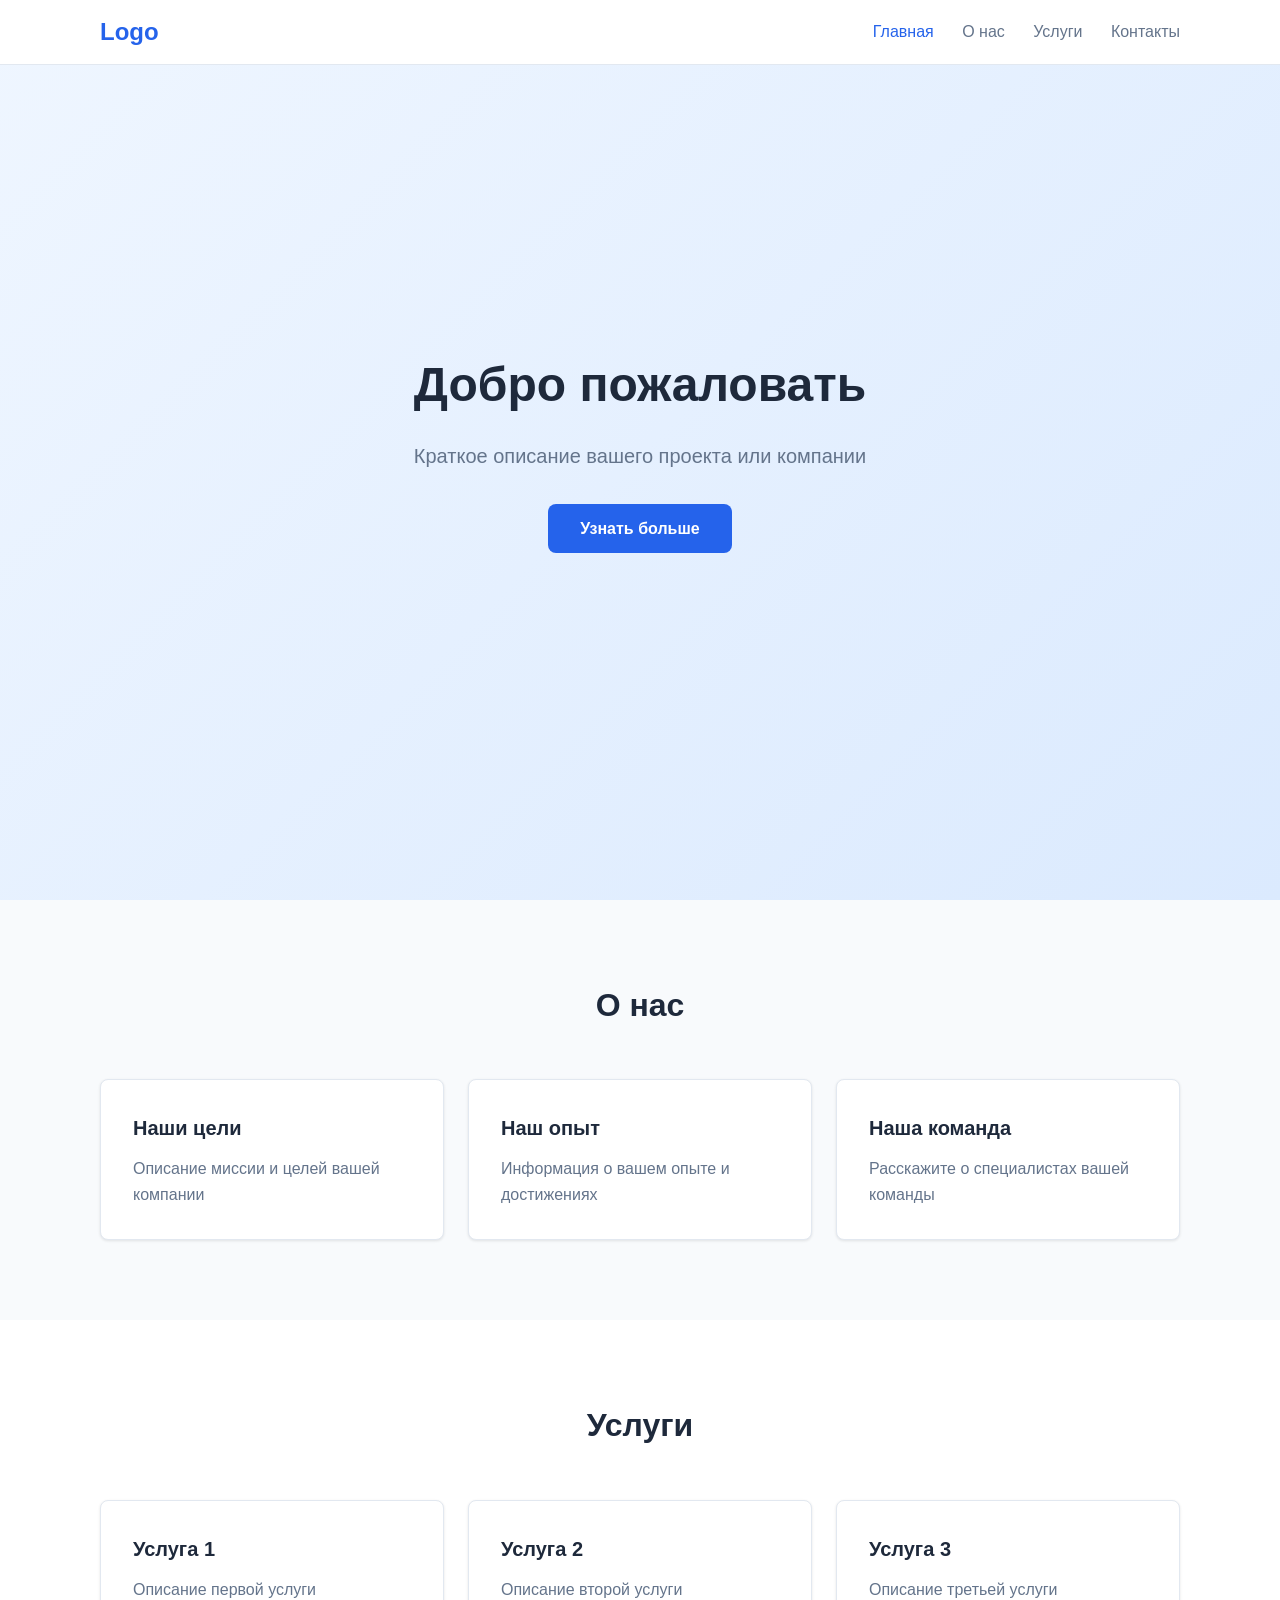
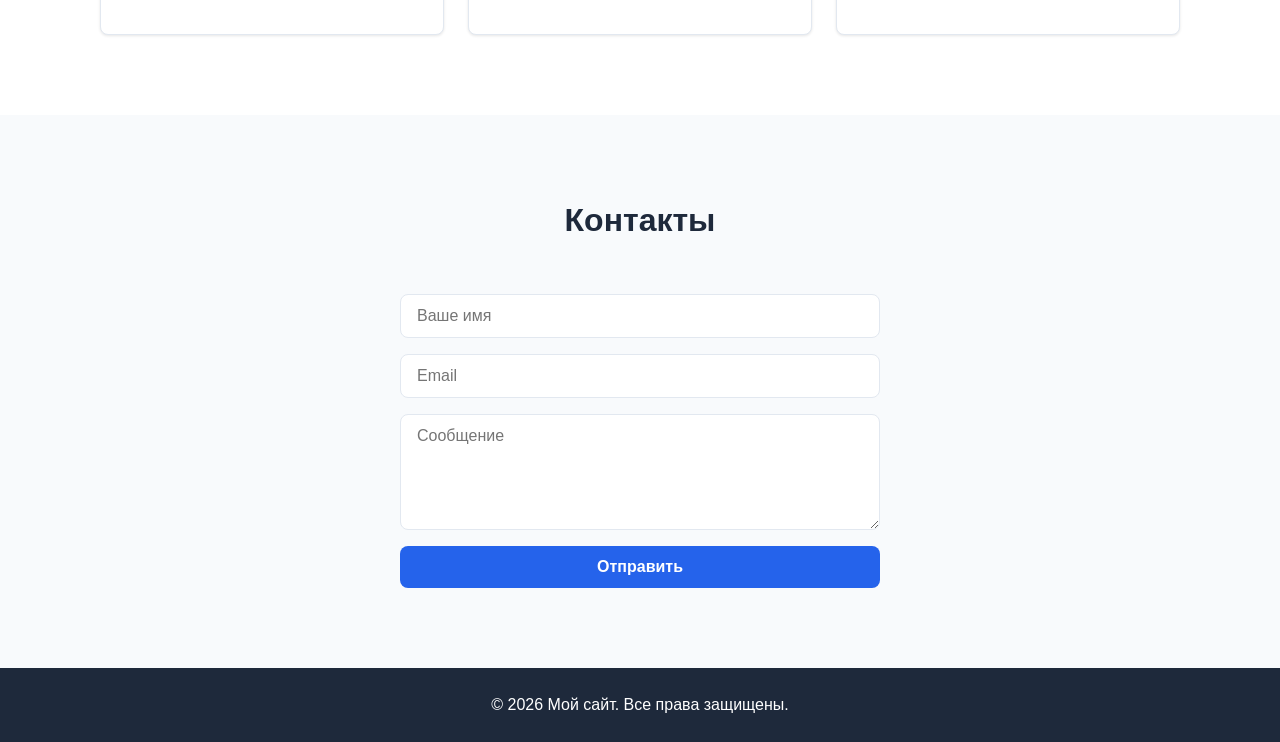
==== index.html @ 24a57025 "Создание репозитория" ====
<!DOCTYPE html>
<html lang="ru">
<head>
    <meta charset="UTF-8">
    <meta name="viewport" content="width=device-width, initial-scale=1.0">
    <title>Мой сайт</title>
    <link rel="stylesheet" href="css/style.css">
</head>
<body>
    <!-- Шапка -->
    <header class="header">
        <div class="container">
            <a href="#" class="logo">Logo</a>
            <nav class="nav" id="nav">
                <a href="#hero">Главная</a>
                <a href="#about">О нас</a>
                <a href="#services">Услуги</a>
                <a href="#contact">Контакты</a>
            </nav>
            <button class="burger" id="burger" aria-label="Меню">
                <span></span>
                <span></span>
                <span></span>
            </button>
        </div>
    </header>

    <main>
        <!-- Герой-секция -->
        <section class="hero" id="hero">
            <div class="container">
                <h1>Добро пожаловать</h1>
                <p>Краткое описание вашего проекта или компании</p>
                <a href="#about" class="btn">Узнать больше</a>
            </div>
        </section>

        <!-- О нас -->
        <section class="section about" id="about">
            <div class="container">
                <h2>О нас</h2>
                <div class="cards">
                    <div class="card">
                        <h3>Наши цели</h3>
                        <p>Описание миссии и целей вашей компании</p>
                    </div>
                    <div class="card">
                        <h3>Наш опыт</h3>
                        <p>Информация о вашем опыте и достижениях</p>
                    </div>
                    <div class="card">
                        <h3>Наша команда</h3>
                        <p>Расскажите о специалистах вашей команды</p>
                    </div>
                </div>
            </div>
        </section>

        <!-- Услуги -->
        <section class="section services" id="services">
            <div class="container">
                <h2>Услуги</h2>
                <div class="cards">
                    <div class="card">
                        <h3>Услуга 1</h3>
                        <p>Описание первой услуги</p>
                    </div>
                    <div class="card">
                        <h3>Услуга 2</h3>
                        <p>Описание второй услуги</p>
                    </div>
                    <div class="card">
                        <h3>Услуга 3</h3>
                        <p>Описание третьей услуги</p>
                    </div>
                </div>
            </div>
        </section>

        <!-- Контакты -->
        <section class="section contact" id="contact">
            <div class="container">
                <h2>Контакты</h2>
                <form class="form" id="contactForm">
                    <input type="text" name="name" placeholder="Ваше имя" required>
                    <input type="email" name="email" placeholder="Email" required>
                    <textarea name="message" placeholder="Сообщение" rows="5" required></textarea>
                    <button type="submit" class="btn">Отправить</button>
                </form>
            </div>
        </section>
    </main>

    <!-- Подвал -->
    <footer class="footer">
        <div class="container">
            <p>&copy; 2026 Мой сайт. Все права защищены.</p>
        </div>
    </footer>

    <script src="js/main.js"></script>
</body>
</html>
---- css/style.css ----
/* ===== Сброс и базовые стили ===== */
*,
*::before,
*::after {
    margin: 0;
    padding: 0;
    box-sizing: border-box;
}

:root {
    --color-primary: #2563eb;
    --color-primary-dark: #1d4ed8;
    --color-text: #1e293b;
    --color-text-light: #64748b;
    --color-bg: #ffffff;
    --color-bg-alt: #f8fafc;
    --color-border: #e2e8f0;
    --shadow: 0 1px 3px rgba(0, 0, 0, 0.1);
    --shadow-lg: 0 4px 12px rgba(0, 0, 0, 0.1);
    --radius: 8px;
    --transition: 0.3s ease;
}

html {
    scroll-behavior: smooth;
}

body {
    font-family: -apple-system, BlinkMacSystemFont, 'Segoe UI', Roboto, sans-serif;
    color: var(--color-text);
    background: var(--color-bg);
    line-height: 1.6;
}

.container {
    max-width: 1120px;
    margin: 0 auto;
    padding: 0 20px;
}

a {
    text-decoration: none;
    color: inherit;
}

ul {
    list-style: none;
}

img {
    max-width: 100%;
    display: block;
}

/* ===== Шапка ===== */
.header {
    position: fixed;
    top: 0;
    left: 0;
    width: 100%;
    background: var(--color-bg);
    border-bottom: 1px solid var(--color-border);
    z-index: 100;
}

.header .container {
    display: flex;
    align-items: center;
    justify-content: space-between;
    height: 64px;
}

.logo {
    font-size: 1.5rem;
    font-weight: 700;
    color: var(--color-primary);
}

.nav a {
    margin-left: 24px;
    font-weight: 500;
    color: var(--color-text-light);
    transition: color var(--transition);
}

.nav a:hover {
    color: var(--color-primary);
}

/* Бургер-меню */
.burger {
    display: none;
    flex-direction: column;
    gap: 5px;
    background: none;
    border: none;
    cursor: pointer;
}

.burger span {
    display: block;
    width: 24px;
    height: 2px;
    background: var(--color-text);
    transition: var(--transition);
}

/* ===== Герой-секция ===== */
.hero {
    min-height: 100vh;
    display: flex;
    align-items: center;
    justify-content: center;
    text-align: center;
    background: linear-gradient(135deg, #eff6ff 0%, #dbeafe 100%);
}

.hero h1 {
    font-size: 3rem;
    margin-bottom: 16px;
}

.hero p {
    font-size: 1.25rem;
    color: var(--color-text-light);
    margin-bottom: 32px;
}

/* ===== Кнопки ===== */
.btn {
    display: inline-block;
    padding: 12px 32px;
    background: var(--color-primary);
    color: #fff;
    border: none;
    border-radius: var(--radius);
    font-size: 1rem;
    font-weight: 600;
    cursor: pointer;
    transition: background var(--transition);
}

.btn:hover {
    background: var(--color-primary-dark);
}

/* ===== Секции ===== */
.section {
    padding: 80px 0;
}

.section:nth-child(even) {
    background: var(--color-bg-alt);
}

.section h2 {
    text-align: center;
    font-size: 2rem;
    margin-bottom: 48px;
}

/* ===== Карточки ===== */
.cards {
    display: grid;
    grid-template-columns: repeat(auto-fit, minmax(280px, 1fr));
    gap: 24px;
}

.card {
    background: var(--color-bg);
    border: 1px solid var(--color-border);
    border-radius: var(--radius);
    padding: 32px;
    box-shadow: var(--shadow);
    transition: box-shadow var(--transition), transform var(--transition);
}

.card:hover {
    box-shadow: var(--shadow-lg);
    transform: translateY(-4px);
}

.card h3 {
    font-size: 1.25rem;
    margin-bottom: 12px;
}

.card p {
    color: var(--color-text-light);
}

/* ===== Форма ===== */
.form {
    max-width: 480px;
    margin: 0 auto;
    display: flex;
    flex-direction: column;
    gap: 16px;
}

.form input,
.form textarea {
    padding: 12px 16px;
    border: 1px solid var(--color-border);
    border-radius: var(--radius);
    font-size: 1rem;
    font-family: inherit;
    transition: border-color var(--transition);
}

.form input:focus,
.form textarea:focus {
    outline: none;
    border-color: var(--color-primary);
}

/* ===== Подвал ===== */
.footer {
    padding: 24px 0;
    text-align: center;
    background: var(--color-text);
    color: #fff;
}

/* ===== Адаптивность ===== */
@media (max-width: 768px) {
    .burger {
        display: flex;
    }

    .nav {
        position: fixed;
        top: 64px;
        left: 0;
        width: 100%;
        background: var(--color-bg);
        flex-direction: column;
        padding: 24px;
        gap: 16px;
        border-bottom: 1px solid var(--color-border);
        transform: translateY(-120%);
        transition: transform var(--transition);
    }

    .nav.active {
        transform: translateY(0);
    }

    .nav a {
        margin-left: 0;
    }

    .hero h1 {
        font-size: 2rem;
    }

    .hero p {
        font-size: 1rem;
    }
}
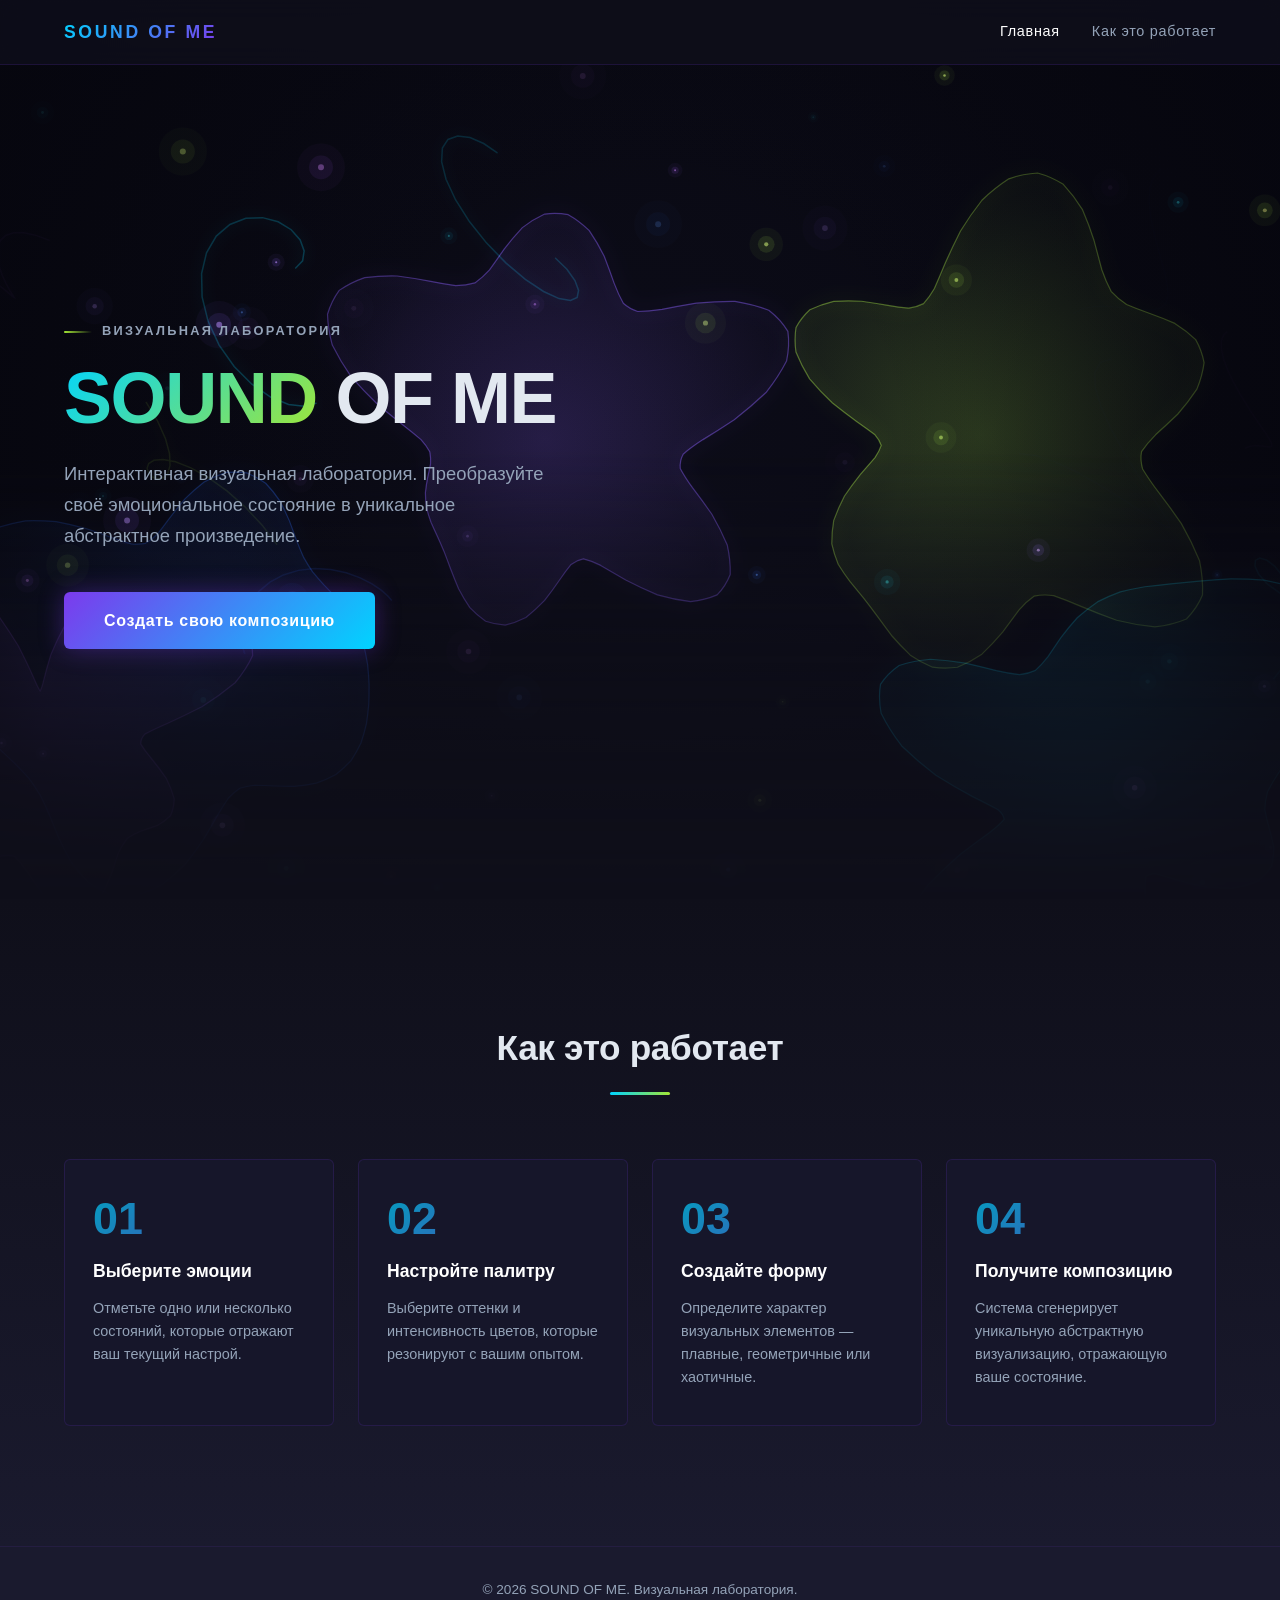
==== commit 2c9aa454: "Восстановление анимации" ====
--- a/index.html
+++ b/index.html
@@ -3,19 +3,18 @@
 <head>
     <meta charset="UTF-8">
     <meta name="viewport" content="width=device-width, initial-scale=1.0">
-    <title>Мой сайт</title>
+    <title>SOUND OF ME — Визуальная лаборатория</title>
     <link rel="stylesheet" href="css/style.css">
 </head>
 <body>
+
     <!-- Шапка -->
     <header class="header">
         <div class="container">
-            <a href="#" class="logo">Logo</a>
+            <a href="#" class="logo">SOUND OF ME</a>
             <nav class="nav" id="nav">
                 <a href="#hero">Главная</a>
-                <a href="#about">О нас</a>
-                <a href="#services">Услуги</a>
-                <a href="#contact">Контакты</a>
+                <a href="#how">Как это работает</a>
             </nav>
             <button class="burger" id="burger" aria-label="Меню">
                 <span></span>
@@ -26,78 +25,65 @@
     </header>
 
     <main>
-        <!-- Герой-секция -->
+
+        <!-- Главный экран -->
         <section class="hero" id="hero">
+            <canvas class="hero-canvas" id="heroCanvas" aria-hidden="true"></canvas>
             <div class="container">
-                <h1>Добро пожаловать</h1>
-                <p>Краткое описание вашего проекта или компании</p>
-                <a href="#about" class="btn">Узнать больше</a>
+                <div class="hero-content">
+                    <span class="hero-tag">
+                        <span class="hero-tag-line"></span>
+                        визуальная лаборатория
+                    </span>
+                    <h1 class="hero-title">
+                        <span class="title-accent">SOUND</span> OF ME
+                    </h1>
+                    <p class="hero-subtitle">
+                        Интерактивная визуальная лаборатория. Преобразуйте своё эмоциональное состояние в&nbsp;уникальное абстрактное произведение.
+                    </p>
+                    <a href="#" class="btn btn--primary">Создать свою композицию</a>
+                </div>
             </div>
         </section>
 
-        <!-- О нас -->
-        <section class="section about" id="about">
+        <!-- Как это работает -->
+        <section class="how" id="how">
             <div class="container">
-                <h2>О нас</h2>
-                <div class="cards">
-                    <div class="card">
-                        <h3>Наши цели</h3>
-                        <p>Описание миссии и целей вашей компании</p>
+                <h2 class="section-title">Как это работает</h2>
+                <div class="steps">
+                    <div class="step">
+                        <span class="step-number">01</span>
+                        <h3 class="step-title">Выберите эмоции</h3>
+                        <p class="step-desc">Отметьте одно или несколько состояний, которые отражают ваш текущий настрой.</p>
                     </div>
-                    <div class="card">
-                        <h3>Наш опыт</h3>
-                        <p>Информация о вашем опыте и достижениях</p>
+                    <div class="step">
+                        <span class="step-number">02</span>
+                        <h3 class="step-title">Настройте палитру</h3>
+                        <p class="step-desc">Выберите оттенки и интенсивность цветов, которые резонируют с вашим опытом.</p>
                     </div>
-                    <div class="card">
-                        <h3>Наша команда</h3>
-                        <p>Расскажите о специалистах вашей команды</p>
+                    <div class="step">
+                        <span class="step-number">03</span>
+                        <h3 class="step-title">Создайте форму</h3>
+                        <p class="step-desc">Определите характер визуальных элементов — плавные, геометричные или хаотичные.</p>
+                    </div>
+                    <div class="step">
+                        <span class="step-number">04</span>
+                        <h3 class="step-title">Получите композицию</h3>
+                        <p class="step-desc">Система сгенерирует уникальную абстрактную визуализацию, отражающую ваше состояние.</p>
                     </div>
                 </div>
             </div>
         </section>
 
-        <!-- Услуги -->
-        <section class="section services" id="services">
-            <div class="container">
-                <h2>Услуги</h2>
-                <div class="cards">
-                    <div class="card">
-                        <h3>Услуга 1</h3>
-                        <p>Описание первой услуги</p>
-                    </div>
-                    <div class="card">
-                        <h3>Услуга 2</h3>
-                        <p>Описание второй услуги</p>
-                    </div>
-                    <div class="card">
-                        <h3>Услуга 3</h3>
-                        <p>Описание третьей услуги</p>
-                    </div>
-                </div>
-            </div>
-        </section>
-
-        <!-- Контакты -->
-        <section class="section contact" id="contact">
-            <div class="container">
-                <h2>Контакты</h2>
-                <form class="form" id="contactForm">
-                    <input type="text" name="name" placeholder="Ваше имя" required>
-                    <input type="email" name="email" placeholder="Email" required>
-                    <textarea name="message" placeholder="Сообщение" rows="5" required></textarea>
-                    <button type="submit" class="btn">Отправить</button>
-                </form>
-            </div>
-        </section>
     </main>
 
     <!-- Подвал -->
     <footer class="footer">
         <div class="container">
-            <p>&copy; 2026 Мой сайт. Все права защищены.</p>
+            <p class="footer-text">&copy; 2026 SOUND OF ME. Визуальная лаборатория.</p>
         </div>
     </footer>
 
-    <script src="js/main.js"></script>
+    <script src="js/main.recovered.js"></script>
 </body>
 </html>
--- a/css/style.css
+++ b/css/style.css
@@ -8,17 +8,23 @@
 }
 
 :root {
-    --color-primary: #2563eb;
-    --color-primary-dark: #1d4ed8;
-    --color-text: #1e293b;
-    --color-text-light: #64748b;
-    --color-bg: #ffffff;
-    --color-bg-alt: #f8fafc;
-    --color-border: #e2e8f0;
-    --shadow: 0 1px 3px rgba(0, 0, 0, 0.1);
-    --shadow-lg: 0 4px 12px rgba(0, 0, 0, 0.1);
-    --radius: 8px;
-    --transition: 0.3s ease;
+    /* Палитра Art Laboratory */
+    --color-graphite: #1a1a2e;
+    --color-graphite-light: #2d2d44;
+    --color-purple: #7c3aed;
+    --color-purple-glow: #a78bfa;
+    --color-electric-blue: #00d4ff;
+    --color-electric-blue-dim: #0ea5e9;
+    --color-lime: #a3e635;
+    --color-lime-dim: #84cc16;
+
+    --color-text: #e2e8f0;
+    --color-text-muted: #94a3b8;
+    --color-bg: #0f0f1a;
+    --color-bg-card: #16162a;
+
+    --radius: 6px;
+    --transition: 0.3s cubic-bezier(0.4, 0, 0.2, 1);
 }
 
 html {
@@ -30,26 +36,18 @@
     color: var(--color-text);
     background: var(--color-bg);
     line-height: 1.6;
+    overflow-x: hidden;
 }
 
 .container {
-    max-width: 1120px;
+    max-width: 1200px;
     margin: 0 auto;
-    padding: 0 20px;
+    padding: 0 24px;
 }
 
 a {
     text-decoration: none;
     color: inherit;
-}
-
-ul {
-    list-style: none;
-}
-
-img {
-    max-width: 100%;
-    display: block;
 }
 
 /* ===== Шапка ===== */
@@ -58,8 +56,10 @@
     top: 0;
     left: 0;
     width: 100%;
-    background: var(--color-bg);
-    border-bottom: 1px solid var(--color-border);
+    background: rgba(15, 15, 26, 0.85);
+    backdrop-filter: blur(12px);
+    -webkit-backdrop-filter: blur(12px);
+    border-bottom: 1px solid rgba(124, 58, 237, 0.15);
     z-index: 100;
 }
 
@@ -71,20 +71,47 @@
 }
 
 .logo {
-    font-size: 1.5rem;
-    font-weight: 700;
-    color: var(--color-primary);
+    font-size: 1.1rem;
+    font-weight: 800;
+    letter-spacing: 0.15em;
+    text-transform: uppercase;
+    background: linear-gradient(135deg, var(--color-electric-blue), var(--color-purple));
+    -webkit-background-clip: text;
+    -webkit-text-fill-color: transparent;
+    background-clip: text;
+}
+
+.nav {
+    display: flex;
+    gap: 32px;
 }
 
 .nav a {
-    margin-left: 24px;
+    font-size: 0.9rem;
     font-weight: 500;
-    color: var(--color-text-light);
+    letter-spacing: 0.05em;
+    color: var(--color-text-muted);
     transition: color var(--transition);
+    position: relative;
+}
+
+.nav a::after {
+    content: '';
+    position: absolute;
+    bottom: -4px;
+    left: 0;
+    width: 0;
+    height: 2px;
+    background: var(--color-electric-blue);
+    transition: width var(--transition);
 }
 
 .nav a:hover {
-    color: var(--color-primary);
+    color: #fff;
+}
+
+.nav a:hover::after {
+    width: 100%;
 }
 
 /* Бургер-меню */
@@ -95,6 +122,7 @@
     background: none;
     border: none;
     cursor: pointer;
+    padding: 4px;
 }
 
 .burger span {
@@ -105,124 +133,224 @@
     transition: var(--transition);
 }
 
-/* ===== Герой-секция ===== */
+/* ===== Главный экран ===== */
 .hero {
     min-height: 100vh;
     display: flex;
     align-items: center;
-    justify-content: center;
-    text-align: center;
-    background: linear-gradient(135deg, #eff6ff 0%, #dbeafe 100%);
-}
-
-.hero h1 {
-    font-size: 3rem;
-    margin-bottom: 16px;
-}
-
-.hero p {
-    font-size: 1.25rem;
-    color: var(--color-text-light);
-    margin-bottom: 32px;
-}
-
-/* ===== Кнопки ===== */
+    padding-top: 64px;
+    position: relative;
+    overflow: hidden;
+}
+
+.hero .container {
+    position: relative;
+    z-index: 2;
+    width: 100%;
+}
+
+.hero-content {
+    flex: 1;
+    max-width: 560px;
+    z-index: 2;
+}
+
+/* ===== Типографическая подпись ===== */
+.hero-tag {
+    display: inline-flex;
+    align-items: center;
+    gap: 10px;
+    font-size: 0.8rem;
+    font-weight: 600;
+    letter-spacing: 0.18em;
+    text-transform: uppercase;
+    color: var(--color-text-muted);
+    margin-bottom: 20px;
+}
+
+.hero-tag-line {
+    display: block;
+    width: 28px;
+    height: 2px;
+    background: linear-gradient(90deg, var(--color-lime), transparent);
+    border-radius: 1px;
+    flex-shrink: 0;
+}
+
+/* ===== Заголовок ===== */
+.hero-title {
+    font-size: 4.5rem;
+    font-weight: 900;
+    line-height: 1;
+    letter-spacing: -0.02em;
+    margin-bottom: 24px;
+    white-space: nowrap;
+}
+
+.title-accent {
+    background: linear-gradient(135deg, var(--color-electric-blue), var(--color-lime));
+    -webkit-background-clip: text;
+    -webkit-text-fill-color: transparent;
+    background-clip: text;
+}
+
+.hero-subtitle {
+    font-size: 1.15rem;
+    color: var(--color-text-muted);
+    line-height: 1.7;
+    margin-bottom: 40px;
+    max-width: 480px;
+}
+
+/* ===== Кнопка ===== */
 .btn {
     display: inline-block;
-    padding: 12px 32px;
-    background: var(--color-primary);
-    color: #fff;
+    padding: 16px 40px;
+    font-size: 1rem;
+    font-weight: 700;
+    letter-spacing: 0.04em;
     border: none;
     border-radius: var(--radius);
-    font-size: 1rem;
-    font-weight: 600;
     cursor: pointer;
-    transition: background var(--transition);
-}
-
-.btn:hover {
-    background: var(--color-primary-dark);
-}
-
-/* ===== Секции ===== */
-.section {
-    padding: 80px 0;
-}
-
-.section:nth-child(even) {
-    background: var(--color-bg-alt);
-}
-
-.section h2 {
+    transition: all var(--transition);
+}
+
+.btn--primary {
+    background: linear-gradient(135deg, var(--color-purple), var(--color-electric-blue));
+    color: #fff;
+    box-shadow: 0 0 24px rgba(124, 58, 237, 0.35);
+}
+
+.btn--primary:hover {
+    box-shadow: 0 0 40px rgba(0, 212, 255, 0.5);
+    transform: translateY(-2px);
+}
+
+/* ===== Canvas: генеративный фон ===== */
+.hero-canvas {
+    position: absolute;
+    top: 0;
+    left: 0;
+    width: 100%;
+    height: 100%;
+    z-index: 1;
+    pointer-events: none;
+    mask-image: linear-gradient(to bottom, rgba(0, 0, 0, 1) 50%, rgba(0, 0, 0, 0.3) 80%, rgba(0, 0, 0, 0) 100%);
+    -webkit-mask-image: linear-gradient(to bottom, rgba(0, 0, 0, 1) 50%, rgba(0, 0, 0, 0.3) 80%, rgba(0, 0, 0, 0) 100%);
+}
+
+/* ===== Секция «Как это работает» ===== */
+.how {
+    padding: 120px 0;
+    background: linear-gradient(180deg, var(--color-bg) 0%, var(--color-graphite) 100%);
+}
+
+.section-title {
+    font-size: 2.2rem;
+    font-weight: 800;
     text-align: center;
-    font-size: 2rem;
-    margin-bottom: 48px;
-}
-
-/* ===== Карточки ===== */
-.cards {
+    margin-bottom: 64px;
+    letter-spacing: -0.01em;
+}
+
+.section-title::after {
+    content: '';
+    display: block;
+    width: 60px;
+    height: 3px;
+    background: linear-gradient(90deg, var(--color-electric-blue), var(--color-lime));
+    margin: 16px auto 0;
+    border-radius: 2px;
+}
+
+.steps {
     display: grid;
-    grid-template-columns: repeat(auto-fit, minmax(280px, 1fr));
+    grid-template-columns: repeat(4, 1fr);
     gap: 24px;
 }
 
-.card {
-    background: var(--color-bg);
-    border: 1px solid var(--color-border);
+.step {
+    background: var(--color-bg-card);
+    border: 1px solid rgba(124, 58, 237, 0.15);
     border-radius: var(--radius);
-    padding: 32px;
-    box-shadow: var(--shadow);
-    transition: box-shadow var(--transition), transform var(--transition);
-}
-
-.card:hover {
-    box-shadow: var(--shadow-lg);
+    padding: 36px 28px;
+    transition: all var(--transition);
+    position: relative;
+    overflow: hidden;
+}
+
+.step::before {
+    content: '';
+    position: absolute;
+    top: 0;
+    left: 0;
+    width: 100%;
+    height: 3px;
+    background: linear-gradient(90deg, var(--color-purple), var(--color-electric-blue));
+    opacity: 0;
+    transition: opacity var(--transition);
+}
+
+.step:hover {
+    border-color: rgba(124, 58, 237, 0.4);
     transform: translateY(-4px);
-}
-
-.card h3 {
-    font-size: 1.25rem;
+    box-shadow: 0 8px 32px rgba(124, 58, 237, 0.15);
+}
+
+.step:hover::before {
+    opacity: 1;
+}
+
+.step-number {
+    display: block;
+    font-size: 2.8rem;
+    font-weight: 900;
+    line-height: 1;
+    margin-bottom: 16px;
+    background: linear-gradient(135deg, var(--color-electric-blue), var(--color-purple));
+    -webkit-background-clip: text;
+    -webkit-text-fill-color: transparent;
+    background-clip: text;
+    opacity: 0.7;
+}
+
+.step-title {
+    font-size: 1.1rem;
+    font-weight: 700;
     margin-bottom: 12px;
-}
-
-.card p {
-    color: var(--color-text-light);
-}
-
-/* ===== Форма ===== */
-.form {
-    max-width: 480px;
-    margin: 0 auto;
-    display: flex;
-    flex-direction: column;
-    gap: 16px;
-}
-
-.form input,
-.form textarea {
-    padding: 12px 16px;
-    border: 1px solid var(--color-border);
-    border-radius: var(--radius);
-    font-size: 1rem;
-    font-family: inherit;
-    transition: border-color var(--transition);
-}
-
-.form input:focus,
-.form textarea:focus {
-    outline: none;
-    border-color: var(--color-primary);
+    color: #fff;
+}
+
+.step-desc {
+    font-size: 0.9rem;
+    color: var(--color-text-muted);
+    line-height: 1.6;
 }
 
 /* ===== Подвал ===== */
 .footer {
-    padding: 24px 0;
+    padding: 32px 0;
     text-align: center;
-    background: var(--color-text);
-    color: #fff;
+    border-top: 1px solid rgba(124, 58, 237, 0.1);
+    background: var(--color-graphite);
+}
+
+.footer-text {
+    font-size: 0.85rem;
+    color: var(--color-text-muted);
 }
 
 /* ===== Адаптивность ===== */
+@media (max-width: 1024px) {
+    .hero-title {
+        font-size: 3.2rem;
+    }
+
+    .steps {
+        grid-template-columns: repeat(2, 1fr);
+    }
+}
+
 @media (max-width: 768px) {
     .burger {
         display: flex;
@@ -233,11 +361,13 @@
         top: 64px;
         left: 0;
         width: 100%;
-        background: var(--color-bg);
+        background: rgba(15, 15, 26, 0.98);
+        backdrop-filter: blur(12px);
+        -webkit-backdrop-filter: blur(12px);
         flex-direction: column;
-        padding: 24px;
-        gap: 16px;
-        border-bottom: 1px solid var(--color-border);
+        padding: 32px 24px;
+        gap: 24px;
+        border-bottom: 1px solid rgba(124, 58, 237, 0.2);
         transform: translateY(-120%);
         transition: transform var(--transition);
     }
@@ -248,13 +378,32 @@
 
     .nav a {
         margin-left: 0;
-    }
-
-    .hero h1 {
-        font-size: 2rem;
-    }
-
-    .hero p {
         font-size: 1rem;
     }
-}
+
+    .hero-content {
+        max-width: 100%;
+        text-align: center;
+    }
+
+    .hero-tag {
+        justify-content: center;
+    }
+
+    .hero-subtitle {
+        max-width: 100%;
+    }
+
+    .hero-title {
+        font-size: 2.2rem;
+        white-space: normal;
+    }
+
+    .steps {
+        grid-template-columns: 1fr;
+    }
+
+    .step {
+        padding: 28px 24px;
+    }
+}
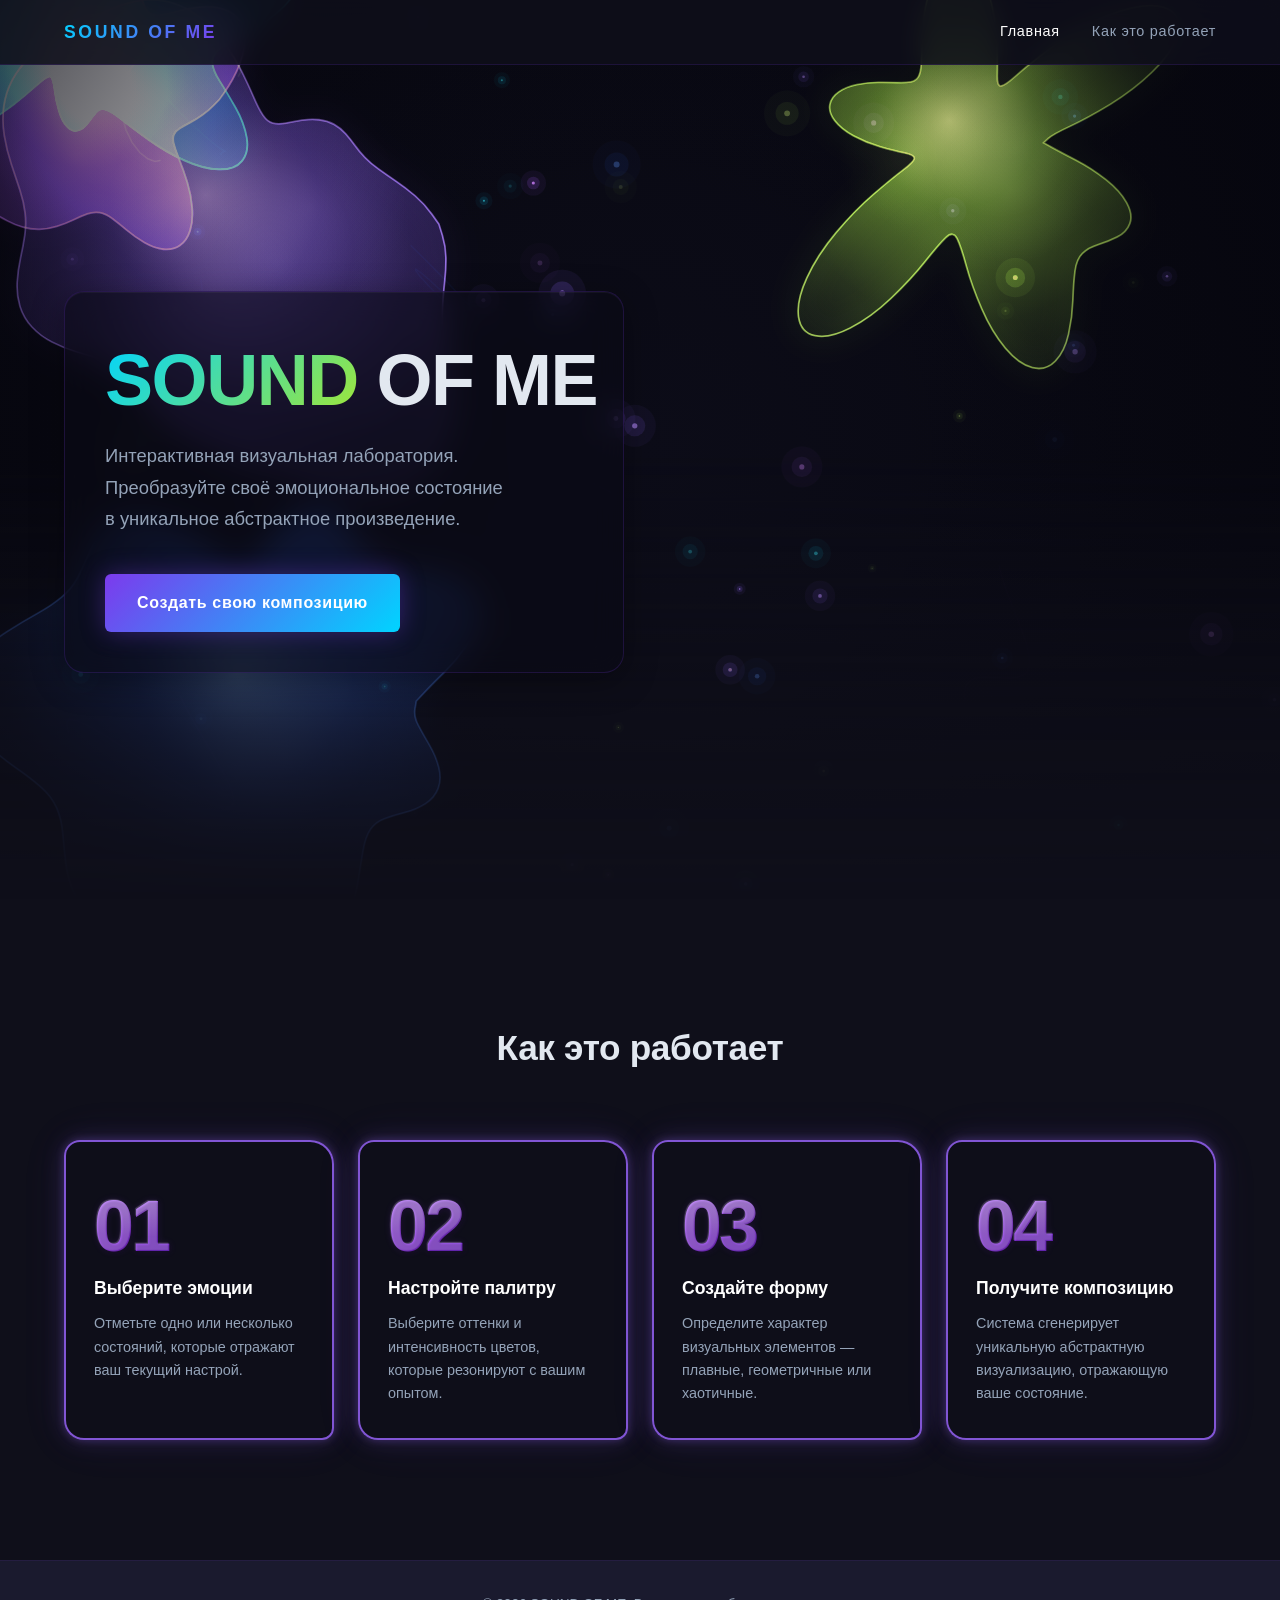
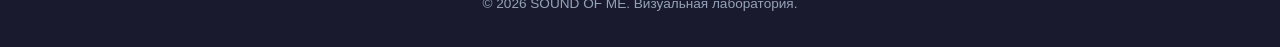
==== commit 56e051dc: "Главная страница готова" ====
--- a/index.html
+++ b/index.html
@@ -31,10 +31,6 @@
             <canvas class="hero-canvas" id="heroCanvas" aria-hidden="true"></canvas>
             <div class="container">
                 <div class="hero-content">
-                    <span class="hero-tag">
-                        <span class="hero-tag-line"></span>
-                        визуальная лаборатория
-                    </span>
                     <h1 class="hero-title">
                         <span class="title-accent">SOUND</span> OF ME
                     </h1>
@@ -52,22 +48,22 @@
                 <h2 class="section-title">Как это работает</h2>
                 <div class="steps">
                     <div class="step">
-                        <span class="step-number">01</span>
+                        <span class="step-number" data-glow="01">01</span>
                         <h3 class="step-title">Выберите эмоции</h3>
                         <p class="step-desc">Отметьте одно или несколько состояний, которые отражают ваш текущий настрой.</p>
                     </div>
                     <div class="step">
-                        <span class="step-number">02</span>
+                        <span class="step-number" data-glow="02">02</span>
                         <h3 class="step-title">Настройте палитру</h3>
                         <p class="step-desc">Выберите оттенки и интенсивность цветов, которые резонируют с вашим опытом.</p>
                     </div>
                     <div class="step">
-                        <span class="step-number">03</span>
+                        <span class="step-number" data-glow="03">03</span>
                         <h3 class="step-title">Создайте форму</h3>
                         <p class="step-desc">Определите характер визуальных элементов — плавные, геометричные или хаотичные.</p>
                     </div>
                     <div class="step">
-                        <span class="step-number">04</span>
+                        <span class="step-number" data-glow="04">04</span>
                         <h3 class="step-title">Получите композицию</h3>
                         <p class="step-desc">Система сгенерирует уникальную абстрактную визуализацию, отражающую ваше состояние.</p>
                     </div>
@@ -86,4 +82,4 @@
 
     <script src="js/main.recovered.js"></script>
 </body>
-</html>
+</html>
--- a/css/style.css
+++ b/css/style.css
@@ -153,28 +153,20 @@
     flex: 1;
     max-width: 560px;
     z-index: 2;
-}
-
-/* ===== Типографическая подпись ===== */
-.hero-tag {
-    display: inline-flex;
-    align-items: center;
-    gap: 10px;
-    font-size: 0.8rem;
-    font-weight: 600;
-    letter-spacing: 0.18em;
-    text-transform: uppercase;
-    color: var(--color-text-muted);
-    margin-bottom: 20px;
-}
-
-.hero-tag-line {
-    display: block;
-    width: 28px;
-    height: 2px;
-    background: linear-gradient(90deg, var(--color-lime), transparent);
-    border-radius: 1px;
-    flex-shrink: 0;
+
+    /* ===== Glassmorphism-подложка ===== */
+    display: flex;
+    flex-direction: column;
+    gap: 0;
+    padding: 44px 40px 40px;
+    border-radius: 20px;
+    background: rgba(10, 10, 22, 0.6);
+    backdrop-filter: blur(16px);
+    -webkit-backdrop-filter: blur(16px);
+    border: 1px solid rgba(124, 58, 237, 0.18);
+    box-shadow:
+        0 8px 32px rgba(0, 0, 0, 0.35),
+        inset 0 1px 0 rgba(255, 255, 255, 0.04);
 }
 
 /* ===== Заголовок ===== */
@@ -183,6 +175,7 @@
     font-weight: 900;
     line-height: 1;
     letter-spacing: -0.02em;
+    margin-top: 8px;
     margin-bottom: 24px;
     white-space: nowrap;
 }
@@ -205,7 +198,7 @@
 /* ===== Кнопка ===== */
 .btn {
     display: inline-block;
-    padding: 16px 40px;
+    padding: 16px 32px;
     font-size: 1rem;
     font-weight: 700;
     letter-spacing: 0.04em;
@@ -213,6 +206,7 @@
     border-radius: var(--radius);
     cursor: pointer;
     transition: all var(--transition);
+    width: fit-content;
 }
 
 .btn--primary {
@@ -239,10 +233,10 @@
     -webkit-mask-image: linear-gradient(to bottom, rgba(0, 0, 0, 1) 50%, rgba(0, 0, 0, 0.3) 80%, rgba(0, 0, 0, 0) 100%);
 }
 
-/* ===== Секция «Как это работает» ===== */
+/* ===== Секция «Как это работает» — Editorial Organic ===== */
 .how {
     padding: 120px 0;
-    background: linear-gradient(180deg, var(--color-bg) 0%, var(--color-graphite) 100%);
+    background: var(--color-bg);
 }
 
 .section-title {
@@ -253,71 +247,70 @@
     letter-spacing: -0.01em;
 }
 
-.section-title::after {
-    content: '';
-    display: block;
-    width: 60px;
-    height: 3px;
-    background: linear-gradient(90deg, var(--color-electric-blue), var(--color-lime));
-    margin: 16px auto 0;
-    border-radius: 2px;
-}
-
 .steps {
     display: grid;
     grid-template-columns: repeat(4, 1fr);
     gap: 24px;
 }
 
+/* --- Карточка — органичный контур, тёмная заливка, неоновое свечение --- */
 .step {
-    background: var(--color-bg-card);
-    border: 1px solid rgba(124, 58, 237, 0.15);
-    border-radius: var(--radius);
-    padding: 36px 28px;
-    transition: all var(--transition);
+    background: rgba(15, 15, 26, 0.95);
     position: relative;
-    overflow: hidden;
-}
-
-.step::before {
-    content: '';
-    position: absolute;
-    top: 0;
-    left: 0;
-    width: 100%;
-    height: 3px;
-    background: linear-gradient(90deg, var(--color-purple), var(--color-electric-blue));
-    opacity: 0;
-    transition: opacity var(--transition);
-}
-
+    overflow: visible;
+    min-height: 300px;
+    padding: 48px 28px 32px;
+    transition: border-color var(--transition);
+
+    /* Единая фиолетовая обводка + свечение */
+    border: 2px solid rgba(150, 98, 245, 0.85);
+    border-radius: 16px 24px 12px 20px;
+    box-shadow:
+        0 0 8px rgba(150, 98, 245, 0.30),
+        0 0 24px rgba(150, 98, 245, 0.15),
+        0 0 48px rgba(150, 98, 245, 0.08);
+}
 .step:hover {
-    border-color: rgba(124, 58, 237, 0.4);
-    transform: translateY(-4px);
-    box-shadow: 0 8px 32px rgba(124, 58, 237, 0.15);
-}
-
-.step:hover::before {
-    opacity: 1;
-}
-
+    border-color: rgba(150, 98, 245, 1);
+    box-shadow:
+        0 0 12px rgba(150, 98, 245, 0.40),
+        0 0 32px rgba(150, 98, 245, 0.20),
+        0 0 64px rgba(150, 98, 245, 0.10);
+}
+
+/* --- Номер — объёмный полупрозрачный Blob-стиль --- */
 .step-number {
     display: block;
-    font-size: 2.8rem;
+    font-size: 4.5rem;
     font-weight: 900;
     line-height: 1;
-    margin-bottom: 16px;
-    background: linear-gradient(135deg, var(--color-electric-blue), var(--color-purple));
+    letter-spacing: -0.04em;
+    user-select: none;
+
+    /* Насыщенный фиолетовый градиент — от яркого лилового к глубокому ультрамарину */
+    background:
+        radial-gradient(ellipse 110% 90% at 25% 20%, rgba(230, 210, 255, 0.40) 0%, transparent 50%),
+        linear-gradient(135deg, #b060ff 0%, #8b30e8 30%, #6d28d9 70%, #5b1fb8 100%);
     -webkit-background-clip: text;
     -webkit-text-fill-color: transparent;
     background-clip: text;
-    opacity: 0.7;
-}
-
+
+    /* Объём: блик сверху-слева + тень снизу-справа (blur 1–2px — невидим как размытие) */
+    text-shadow:
+        -1px -1px 1px rgba(230, 210, 255, 0.25),
+         1px  1px 2px rgba(15, 5, 30,  0.30);
+
+    /* Мягкое внешнее свечение — подчёркивает форму, не размывает края */
+    filter: drop-shadow(0 0 3px rgba(139, 48, 232, 0.15));
+
+    margin-bottom: 12px;
+}
+
+/* --- Заголовок и описание --- */
 .step-title {
     font-size: 1.1rem;
     font-weight: 700;
-    margin-bottom: 12px;
+    margin-bottom: 10px;
     color: #fff;
 }
 
@@ -327,19 +320,6 @@
     line-height: 1.6;
 }
 
-/* ===== Подвал ===== */
-.footer {
-    padding: 32px 0;
-    text-align: center;
-    border-top: 1px solid rgba(124, 58, 237, 0.1);
-    background: var(--color-graphite);
-}
-
-.footer-text {
-    font-size: 0.85rem;
-    color: var(--color-text-muted);
-}
-
 /* ===== Адаптивность ===== */
 @media (max-width: 1024px) {
     .hero-title {
@@ -348,6 +328,10 @@
 
     .steps {
         grid-template-columns: repeat(2, 1fr);
+    }
+
+    .step-number {
+        font-size: 3.8rem;
     }
 }
 
@@ -384,10 +368,8 @@
     .hero-content {
         max-width: 100%;
         text-align: center;
-    }
-
-    .hero-tag {
-        justify-content: center;
+        padding: 32px 24px 28px;
+        border-radius: 16px;
     }
 
     .hero-subtitle {
@@ -404,6 +386,27 @@
     }
 
     .step {
-        padding: 28px 24px;
-    }
-}
+        padding: 40px 24px 28px;
+    }
+
+    .step-number {
+        font-size: 4rem;
+    }
+
+    .step-title {
+        font-size: 1.05rem;
+    }
+}
+
+/* ===== Подвал ===== */
+.footer {
+    padding: 32px 0;
+    text-align: center;
+    border-top: 1px solid rgba(124, 58, 237, 0.1);
+    background: var(--color-graphite);
+}
+
+.footer-text {
+    font-size: 0.85rem;
+    color: var(--color-text-muted);
+}
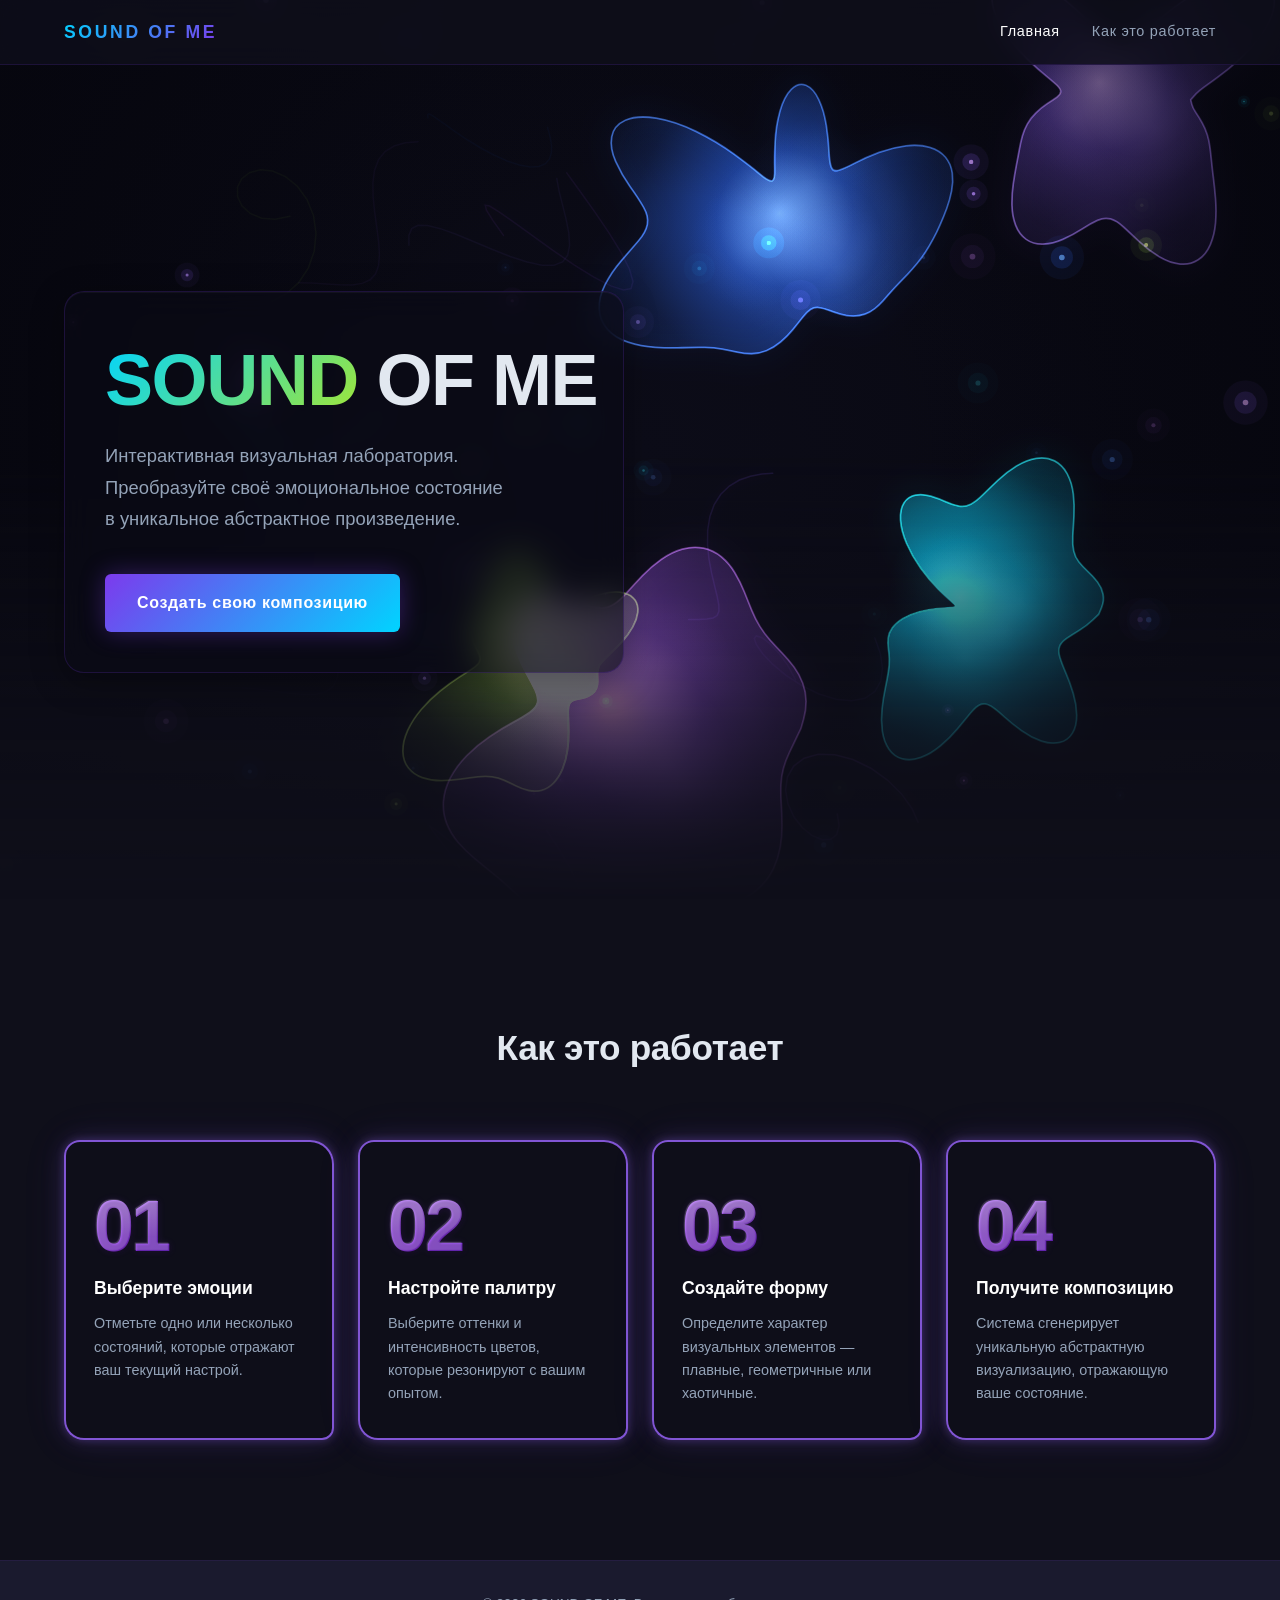
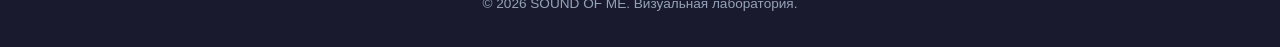
==== commit 8616aeb5: "Создание генератора" ====
--- a/index.html
+++ b/index.html
@@ -37,7 +37,7 @@
                     <p class="hero-subtitle">
                         Интерактивная визуальная лаборатория. Преобразуйте своё эмоциональное состояние в&nbsp;уникальное абстрактное произведение.
                     </p>
-                    <a href="#" class="btn btn--primary">Создать свою композицию</a>
+                    <a href="#" class="btn btn--primary" id="btnStartCreation">Создать свою композицию</a>
                 </div>
             </div>
         </section>
@@ -71,6 +71,222 @@
             </div>
         </section>
 
+        <!-- Область создания композиции -->
+        <div class="creator-area" id="creatorArea">
+            <button class="creator-close" id="creatorClose" aria-label="Закрыть">&times;</button>
+            <div class="creator-viewport">
+                <div class="creator-track" id="creatorTrack">
+
+                    <!-- Слайд 1: Выбор эмоций -->
+                    <div class="creator-slide" id="slide-emotions">
+                        <div class="container">
+                            <div class="scene-header">
+                                <span class="scene-step">Шаг 1 из 4</span>
+                                <div class="scene-progress">
+                                    <span class="scene-progress__fill" style="width: 25%"></span>
+                                </div>
+                                <h2 class="scene-title">Выберите, что вы сейчас чувствуете</h2>
+                                <p class="scene-hint">Можно выбрать несколько</p>
+                            </div>
+                            <div class="emotions-grid">
+                                <div class="emotions-col">
+                                    <div class="emotion-row" data-emotion="calm">
+                                        <span class="emotion-marker"></span>
+                                        <span class="emotion-label">Спокойствие</span>
+                                    </div>
+                                    <div class="emotion-row" data-emotion="anxiety">
+                                        <span class="emotion-marker"></span>
+                                        <span class="emotion-label">Тревога</span>
+                                    </div>
+                                    <div class="emotion-row" data-emotion="inspiration">
+                                        <span class="emotion-marker"></span>
+                                        <span class="emotion-label">Вдохновение</span>
+                                    </div>
+                                    <div class="emotion-row" data-emotion="joy">
+                                        <span class="emotion-marker"></span>
+                                        <span class="emotion-label">Радость</span>
+                                    </div>
+                                    <div class="emotion-row" data-emotion="ecstasy">
+                                        <span class="emotion-marker"></span>
+                                        <span class="emotion-label">Восторг</span>
+                                    </div>
+                                    <div class="emotion-row" data-emotion="curiosity">
+                                        <span class="emotion-marker"></span>
+                                        <span class="emotion-label">Любопытство</span>
+                                    </div>
+                                </div>
+                                <div class="emotions-col">
+                                    <div class="emotion-row" data-emotion="sadness">
+                                        <span class="emotion-marker"></span>
+                                        <span class="emotion-label">Грусть</span>
+                                    </div>
+                                    <div class="emotion-row" data-emotion="anger">
+                                        <span class="emotion-marker"></span>
+                                        <span class="emotion-label">Гнев</span>
+                                    </div>
+                                    <div class="emotion-row" data-emotion="hope">
+                                        <span class="emotion-marker"></span>
+                                        <span class="emotion-label">Надежда</span>
+                                    </div>
+                                    <div class="emotion-row" data-emotion="doubt">
+                                        <span class="emotion-marker"></span>
+                                        <span class="emotion-label">Сомнение</span>
+                                    </div>
+                                    <div class="emotion-row" data-emotion="fatigue">
+                                        <span class="emotion-marker"></span>
+                                        <span class="emotion-label">Усталость</span>
+                                    </div>
+                                    <div class="emotion-row" data-emotion="longing">
+                                        <span class="emotion-marker"></span>
+                                        <span class="emotion-label">Тоска</span>
+                                    </div>
+                                </div>
+                            </div>
+                            <div class="scene-footer">
+                                <button class="btn btn--primary btn--next" id="btnNextEmotion" disabled>Далее</button>
+                            </div>
+                        </div>
+                    </div>
+
+                    <!-- Слайд 2: Настройка палитры -->
+                    <div class="creator-slide" id="slide-palette">
+                        <div class="container">
+                            <div class="scene-header">
+                                <span class="scene-step">Шаг 2 из 4</span>
+                                <div class="scene-progress">
+                                    <span class="scene-progress__fill" style="width: 50%"></span>
+                                </div>
+                                <h2 class="scene-title">Выберите цветовое настроение</h2>
+                                <p class="scene-hint">Какими цветами вы хотите выразить своё состояние?</p>
+                            </div>
+                            <div class="palette-cards">
+                                <div class="palette-card" data-palette="cosmic">
+                                    <div class="palette-preview palette-preview--cosmic"></div>
+                                    <h3 class="palette-name">Космическое свечение</h3>
+                                    <p class="palette-desc">Глубокий фиолетовый, яркий циан, ультрамарин</p>
+                                </div>
+                                <div class="palette-card" data-palette="warm">
+                                    <div class="palette-preview palette-preview--warm"></div>
+                                    <h3 class="palette-name">Янтарная вспышка</h3>
+                                    <p class="palette-desc">Огненный оранжевый, тёплый розовый, золотой</p>
+                                </div>
+                                <div class="palette-card" data-palette="quiet">
+                                    <div class="palette-preview palette-preview--quiet"></div>
+                                    <h3 class="palette-name">Сапфировый импульс</h3>
+                                    <p class="palette-desc">Глубокий сапфир, ультрамарин, голубые акценты</p>
+                                </div>
+                                <div class="palette-card" data-palette="contrast">
+                                    <div class="palette-preview palette-preview--contrast"></div>
+                                    <h3 class="palette-name">Контраст чувств</h3>
+                                    <p class="palette-desc">Яркий лайм, неоновый розовый, тёмный фиолетовый</p>
+                                </div>
+                                <div class="palette-card" data-palette="lavender">
+                                    <div class="palette-preview palette-preview--lavender"></div>
+                                    <h3 class="palette-name">Лавандовый туман</h3>
+                                    <p class="palette-desc">Сиреневый, розовый, молочный</p>
+                                </div>
+                                <div class="palette-card" data-palette="emerald">
+                                    <div class="palette-preview palette-preview--emerald"></div>
+                                    <h3 class="palette-name">Изумрудный сон</h3>
+                                    <p class="palette-desc">Зелёный, бирюзовый, золотистый</p>
+                                </div>
+                                <div class="palette-card" data-palette="neon">
+                                    <div class="palette-preview palette-preview--neon"></div>
+                                    <h3 class="palette-name">Алый резонанс</h3>
+                                    <p class="palette-desc">Глубокий красный, бордо, кармин, малина</p>
+                                </div>
+                                <div class="palette-card" data-palette="mono">
+                                    <div class="palette-preview palette-preview--mono"></div>
+                                    <h3 class="palette-name">Монохромная тишина</h3>
+                                    <p class="palette-desc">Графитовый, серебристый, белый</p>
+                                </div>
+                            </div>
+                            <div class="scene-footer">
+                                <button class="btn btn--secondary btn--back" id="btnBackPalette">Назад</button>
+                                <button class="btn btn--primary btn--next" id="btnNextPalette" disabled>Далее</button>
+                            </div>
+                        </div>
+                    </div>
+
+                    <!-- Слайд 3: Выбор формы -->
+                    <div class="creator-slide" id="slide-shape">
+                        <div class="container">
+                            <div class="scene-header">
+                                <span class="scene-step">Шаг 3 из 4</span>
+                                <div class="scene-progress">
+                                    <span class="scene-progress__fill" style="width: 75%"></span>
+                                </div>
+                                <h2 class="scene-title">Выберите форму композиции</h2>
+                                <p class="scene-hint">Как ваше состояние могло бы выглядеть в абстрактном пространстве?</p>
+                            </div>
+                            <div class="shape-cards">
+                                <div class="shape-card" data-shape="organic">
+                                    <div class="shape-visual shape-visual--organic"></div>
+                                    <h3 class="shape-name">Органика</h3>
+                                    <p class="shape-desc">Плавные, мягкие, неправильные формы</p>
+                                </div>
+                                <div class="shape-card" data-shape="geometry">
+                                    <div class="shape-visual shape-visual--geometry"></div>
+                                    <h3 class="shape-name">Геометрия</h3>
+                                    <p class="shape-desc">Круги, треугольники, многоугольники</p>
+                                </div>
+                                <div class="shape-card" data-shape="flow">
+                                    <div class="shape-visual shape-visual--flow"></div>
+                                    <h3 class="shape-name">Поток</h3>
+                                    <p class="shape-desc">Текучие волны, ленты, переплетения</p>
+                                </div>
+                                <div class="shape-card" data-shape="particles">
+                                    <div class="shape-visual shape-visual--particles"></div>
+                                    <h3 class="shape-name">Частицы</h3>
+                                    <p class="shape-desc">Светящиеся точки, абстрактные скопления</p>
+                                </div>
+                                <div class="shape-card" data-shape="neural">
+                                    <div class="shape-visual shape-visual--neural"></div>
+                                    <h3 class="shape-name">Нейронные связи</h3>
+                                    <p class="shape-desc">Пересекающиеся линии, узлы, соединения</p>
+                                </div>
+                                <div class="shape-card" data-shape="layers">
+                                    <div class="shape-visual shape-visual--layers"></div>
+                                    <h3 class="shape-name">Многослойность</h3>
+                                    <p class="shape-desc">Полупрозрачные объекты, наслоения</p>
+                                </div>
+                            </div>
+                            <div class="scene-footer">
+                                <button class="btn btn--secondary btn--back" id="btnBackShape">Назад</button>
+                                <button class="btn btn--primary btn--next" id="btnNextShape" disabled>Далее</button>
+                            </div>
+                        </div>
+                    </div>
+
+                    <!-- Слайд 4: Результат -->
+                    <div class="creator-slide" id="slide-result">
+                        <div class="container">
+                            <div class="scene-header">
+                                <span class="scene-step">Шаг 4 из 4</span>
+                                <div class="scene-progress">
+                                    <span class="scene-progress__fill" style="width: 100%"></span>
+                                </div>
+                                <h2 class="scene-title">Твоё состояние в цвете и форме</h2>
+                                <p class="scene-hint">Каждое чувство оставляет свой визуальный след</p>
+                            </div>
+                            <div class="result-area">
+                                <canvas class="result-canvas" id="resultCanvas"></canvas>
+                                <div class="result-info">
+                                    <h3 class="result-title" id="resultTitle">Генерация...</h3>
+                                </div>
+                                <div class="result-actions">
+                                    <button class="btn btn--secondary" id="btnSaveResult">Сохранить изображение</button>
+                                    <button class="btn btn--secondary" id="btnRegenerate">Создать заново</button>
+                                    <button class="btn btn--secondary" id="btnChangeSettings">Изменить настройки</button>
+                                </div>
+                            </div>
+                        </div>
+                    </div>
+
+                </div>
+            </div>
+        </div>
+
     </main>
 
     <!-- Подвал -->
--- a/css/style.css
+++ b/css/style.css
@@ -410,3 +410,591 @@
     font-size: 0.85rem;
     color: var(--color-text-muted);
 }
+
+/* ===== Горизонтальный слайдер создания ===== */
+.creator-area {
+    display: none;
+    position: fixed;
+    top: 0;
+    left: 0;
+    width: 100vw;
+    height: 100vh;
+    z-index: 999;
+    background: var(--color-bg);
+    overflow: hidden;
+}
+
+.creator-area.active {
+    display: block;
+}
+
+/* Кнопка закрытия */
+.creator-close {
+    position: absolute;
+    top: 20px;
+    right: 20px;
+    z-index: 1001;
+    background: rgba(124, 58, 237, 0.2);
+    border: 1px solid rgba(124, 58, 237, 0.3);
+    color: #fff;
+    width: 40px;
+    height: 40px;
+    border-radius: 50%;
+    font-size: 1.2rem;
+    cursor: pointer;
+    transition: all var(--transition);
+    display: flex;
+    align-items: center;
+    justify-content: center;
+}
+
+.creator-close:hover {
+    background: rgba(124, 58, 237, 0.4);
+    transform: scale(1.1);
+}
+
+/* Контейнер слайдера */
+.creator-viewport {
+    width: 100%;
+    height: 100%;
+    overflow: hidden;
+}
+
+.creator-track {
+    display: flex;
+    width: 400%;
+    height: 100%;
+    transition: transform 0.6s cubic-bezier(0.4, 0, 0.2, 1);
+    will-change: transform;
+}
+
+.creator-slide {
+    width: 25%;
+    height: 100%;
+    flex-shrink: 0;
+    overflow-y: auto;
+    padding: 80px 0 40px;
+}
+
+/* ===== Стили для слайда эмоций ===== */
+.scene-header {
+    text-align: center;
+    margin-bottom: 48px;
+}
+
+.scene-step {
+    display: block;
+    font-size: 0.85rem;
+    font-weight: 500;
+    letter-spacing: 0.08em;
+    color: var(--color-text-muted);
+    margin-bottom: 16px;
+}
+
+.scene-progress {
+    width: 120px;
+    height: 2px;
+    background: rgba(124, 58, 237, 0.12);
+    border-radius: 1px;
+    margin: 0 auto 24px;
+    overflow: hidden;
+}
+
+.scene-progress__fill {
+    display: block;
+    height: 100%;
+    background: linear-gradient(90deg, rgba(150, 98, 245, 0.8), rgba(167, 139, 250, 0.6));
+    border-radius: 1px;
+    box-shadow: 0 0 8px rgba(150, 98, 245, 0.3);
+    transition: width 0.6s cubic-bezier(0.4, 0, 0.2, 1);
+}
+
+.scene-title {
+    font-size: 1.4rem;
+    font-weight: 700;
+    color: #fff;
+    margin-bottom: 8px;
+}
+
+.scene-hint {
+    font-size: 0.9rem;
+    color: var(--color-text-muted);
+}
+
+/* Сетка эмоций */
+.emotions-grid {
+    display: grid;
+    grid-template-columns: repeat(2, 1fr);
+    gap: 0 80px;
+    max-width: 800px;
+    margin: 0 auto;
+}
+
+.emotions-col {
+    display: flex;
+    flex-direction: column;
+}
+
+/* Строка эмоции */
+.emotion-row {
+    display: flex;
+    align-items: center;
+    gap: 16px;
+    padding: 18px 0;
+    cursor: pointer;
+    position: relative;
+    transition: all var(--transition);
+    border-bottom: 1px solid rgba(124, 58, 237, 0.06);
+    user-select: none;
+}
+
+.emotion-row:first-child {
+    padding-top: 0;
+}
+
+.emotion-row:last-child {
+    border-bottom: none;
+}
+
+.emotion-row:hover {
+    background: rgba(124, 58, 237, 0.03);
+}
+
+.emotion-marker {
+    display: block;
+    width: 2px;
+    height: 24px;
+    flex-shrink: 0;
+    transition: all var(--transition);
+    opacity: 0.6;
+}
+
+.emotion-row:hover .emotion-marker {
+    opacity: 1;
+}
+
+.emotion-label {
+    font-size: 1.3rem;
+    font-weight: 700;
+    color: #fff;
+    transition: color var(--transition);
+}
+
+/* Выбранная эмоция */
+.emotion-row.active {
+    background: rgba(124, 58, 237, 0.04);
+}
+
+.emotion-row.active .emotion-marker {
+    height: 32px;
+    opacity: 1;
+    background: rgba(150, 98, 245, 1);
+    box-shadow: 0 0 10px rgba(150, 98, 245, 0.5), 0 0 24px rgba(150, 98, 245, 0.2);
+}
+
+.emotion-row.active .emotion-label {
+    color: rgba(150, 98, 245, 0.85);
+}
+
+/* Футер сцены */
+.scene-footer {
+    text-align: center;
+    margin-top: 48px;
+}
+
+.btn--next {
+    opacity: 0.4;
+    pointer-events: none;
+    transition: opacity var(--transition);
+}
+
+.btn--next:not([disabled]) {
+    opacity: 1;
+    pointer-events: auto;
+}
+
+/* ===== Адаптивность ===== */
+@media (max-width: 1024px) {
+    .emotions-grid {
+        gap: 0 40px;
+    }
+
+    .scene-title {
+        font-size: 1.2rem;
+    }
+
+    .emotion-label {
+        font-size: 1.15rem;
+    }
+}
+
+@media (max-width: 768px) {
+    .emotions-grid {
+        grid-template-columns: 1fr;
+        gap: 0;
+    }
+
+    .scene-title {
+        font-size: 1.1rem;
+    }
+
+    .emotion-label {
+        font-size: 1.1rem;
+    }
+
+    .emotion-row {
+        padding: 14px 0;
+    }
+}
+
+/* ===== Карточки палитры ===== */
+.palette-cards {
+    display: grid;
+    grid-template-columns: repeat(4, 1fr);
+    gap: 20px;
+    max-width: 1000px;
+    margin: 0 auto;
+}
+
+.palette-card {
+    background: rgba(124, 58, 237, 0.04);
+    border: 1px solid rgba(124, 58, 237, 0.12);
+    border-radius: 16px;
+    padding: 20px;
+    cursor: pointer;
+    transition: all var(--transition);
+    user-select: none;
+}
+
+.palette-card:hover {
+    background: rgba(124, 58, 237, 0.08);
+    border-color: rgba(124, 58, 237, 0.25);
+    transform: translateY(-2px);
+}
+
+.palette-card.active {
+    background: rgba(124, 58, 237, 0.1);
+    border-color: rgba(150, 98, 245, 0.5);
+    box-shadow: 0 0 24px rgba(150, 98, 245, 0.15);
+    transform: translateY(-2px);
+}
+
+.palette-preview {
+    width: 100%;
+    height: 64px;
+    border-radius: 10px;
+    margin-bottom: 14px;
+}
+
+.palette-preview--cosmic {
+    background: linear-gradient(135deg, #8B35FF 0%, #A855F7 25%, #00F5E9 50%, #00B8FF 75%, #245BFF 100%);
+}
+
+.palette-preview--warm {
+    background: linear-gradient(135deg, #FF6A00 0%, #FF4500 20%, #FF1744 40%, #FF0080 60%, #E6005C 80%, #FFC400 100%);
+}
+
+.palette-preview--quiet {
+    background: linear-gradient(135deg, #001B55 0%, #003BCE 30%, #075BFF 55%, #00BFFF 80%, #B8F3FF 100%);
+}
+
+.palette-preview--contrast {
+    background: linear-gradient(135deg, #D7FF00 0%, #C6FF00 25%, #A8FF00 45%, #FF00C8 65%, #FF1493 85%, #F500FF 100%);
+}
+
+.palette-preview--emerald {
+    background: linear-gradient(135deg, #00E676 0%, #00FF66 25%, #00DFA2 45%, #00F5C4 65%, #00CFFF 85%, #FFD600 100%);
+}
+
+.palette-preview--lavender {
+    background: linear-gradient(135deg, #c084fc 0%, #f9a8d4 50%, #fef3c7 100%);
+}
+
+.palette-preview--neon {
+    background: linear-gradient(135deg, #8B0000 0%, #C00035 25%, #E60026 40%, #FF0033 55%, #FF1744 70%, #FF008C 85%, #D5006D 100%);
+}
+
+.palette-preview--mono {
+    background: linear-gradient(135deg, #374151 0%, #9ca3af 50%, #f9fafb 100%);
+}
+
+.palette-name {
+    font-size: 0.95rem;
+    font-weight: 700;
+    color: #fff;
+    margin-bottom: 4px;
+}
+
+.palette-desc {
+    font-size: 0.8rem;
+    color: var(--color-text-muted);
+    margin: 0;
+    line-height: 1.4;
+}
+
+/* ===== Адаптивность палитры ===== */
+@media (max-width: 1024px) {
+    .palette-cards {
+        grid-template-columns: repeat(2, 1fr);
+        gap: 16px;
+    }
+}
+
+@media (max-width: 768px) {
+    .palette-cards {
+        grid-template-columns: 1fr;
+        gap: 12px;
+    }
+
+    .palette-card {
+        padding: 16px;
+    }
+
+    .palette-preview {
+        height: 50px;
+    }
+
+    .palette-name {
+        font-size: 0.9rem;
+    }
+}
+
+/* ===== Карточки формы ===== */
+.shape-cards {
+    display: grid;
+    grid-template-columns: repeat(3, 1fr);
+    gap: 20px;
+    max-width: 1000px;
+    margin: 0 auto;
+}
+
+.shape-card {
+    background: rgba(124, 58, 237, 0.04);
+    border: 1px solid rgba(124, 58, 237, 0.12);
+    border-radius: 16px;
+    padding: 20px;
+    cursor: pointer;
+    transition: all var(--transition);
+    user-select: none;
+    text-align: center;
+}
+
+.shape-card:hover {
+    background: rgba(124, 58, 237, 0.08);
+    border-color: rgba(124, 58, 237, 0.25);
+    transform: translateY(-2px);
+}
+
+.shape-card.active {
+    background: rgba(124, 58, 237, 0.1);
+    border-color: rgba(150, 98, 245, 0.5);
+    box-shadow: 0 0 24px rgba(150, 98, 245, 0.15);
+    transform: translateY(-2px);
+}
+
+.shape-visual {
+    width: 100%;
+    height: 100px;
+    border-radius: 12px;
+    margin-bottom: 14px;
+    overflow: hidden;
+    position: relative;
+}
+
+/* Органика — мягкие blob-формы */
+.shape-visual--organic {
+    background: radial-gradient(ellipse at 30% 40%, rgba(168, 85, 247, 0.6) 0%, transparent 50%),
+                radial-gradient(ellipse at 70% 60%, rgba(0, 220, 236, 0.5) 0%, transparent 45%),
+                radial-gradient(ellipse at 50% 50%, rgba(37, 99, 235, 0.4) 0%, transparent 55%);
+    filter: blur(6px);
+}
+
+/* Геометрия — чёткие фигуры */
+.shape-visual--geometry {
+    background:
+        /* Тонкий треугольник */
+        radial-gradient(circle at 25% 28%, transparent 22%, rgba(124, 58, 237, 0.25) 22%, rgba(124, 58, 237, 0.35) 24%, transparent 24%),
+        /* Тонкий квадрат */
+        linear-gradient(0deg, transparent 44%, rgba(0, 150, 255, 0.3) 44%, rgba(0, 150, 255, 0.3) 46%, transparent 46%),
+        linear-gradient(0deg, transparent 62%, rgba(0, 150, 255, 0.3) 62%, rgba(0, 150, 255, 0.3) 64%, transparent 64%),
+        linear-gradient(90deg, transparent 34%, rgba(0, 150, 255, 0.3) 34%, rgba(0, 150, 255, 0.3) 36%, transparent 36%),
+        linear-gradient(90deg, transparent 48%, rgba(0, 150, 255, 0.3) 48%, rgba(0, 150, 255, 0.3) 50%, transparent 50%),
+        /* Тонкий ромб */
+        radial-gradient(circle at 72% 52%, transparent 20%, rgba(255, 50, 120, 0.25) 20%, rgba(255, 50, 120, 0.35) 22%, transparent 22%),
+        /* Тонкий шестиугольник */
+        radial-gradient(circle at 50% 22%, transparent 16%, rgba(124, 58, 237, 0.2) 16%, rgba(124, 58, 237, 0.3) 18%, transparent 18%),
+        /* Тонкий круг */
+        radial-gradient(circle at 35% 72%, transparent 18%, rgba(0, 150, 255, 0.2) 18%, rgba(0, 150, 255, 0.3) 20%, transparent 20%),
+        /* Лёгкие линии-связи */
+        linear-gradient(38deg, transparent 49%, rgba(124, 58, 237, 0.08) 49%, rgba(124, 58, 237, 0.08) 50%, transparent 50%),
+        linear-gradient(-25deg, transparent 55%, rgba(0, 150, 255, 0.06) 55%, rgba(0, 150, 255, 0.06) 56%, transparent 56%),
+        /* Тёмный фон */
+        linear-gradient(135deg, #0a0a1a 0%, #1a1033 100%);
+    background-blend-mode: normal, normal, normal, normal, normal, normal, normal, normal, normal, normal, normal;
+}
+
+/* Поток — текучие линии */
+.shape-visual--flow {
+    background: repeating-linear-gradient(
+        45deg,
+        rgba(168, 85, 247, 0.5) 0px,
+        rgba(168, 85, 247, 0.5) 8px,
+        transparent 8px,
+        transparent 16px
+    ),
+    repeating-linear-gradient(
+        -45deg,
+        rgba(0, 220, 236, 0.5) 0px,
+        rgba(0, 220, 236, 0.5) 8px,
+        transparent 8px,
+        transparent 16px
+    ),
+    linear-gradient(135deg, #1a1033 0%, #0d1b2a 100%);
+    background-blend-mode: overlay;
+}
+
+/* Частицы — светящиеся точки */
+.shape-visual--particles {
+    background: radial-gradient(circle at 20% 30%, rgba(168, 85, 247, 0.9) 0%, transparent 3%),
+                radial-gradient(circle at 40% 70%, rgba(0, 220, 236, 0.9) 0%, transparent 2%),
+                radial-gradient(circle at 60% 20%, rgba(163, 230, 53, 0.9) 0%, transparent 2.5%),
+                radial-gradient(circle at 80% 60%, rgba(37, 99, 235, 0.9) 0%, transparent 2%),
+                radial-gradient(circle at 25% 80%, rgba(139, 92, 246, 0.9) 0%, transparent 1.5%),
+                radial-gradient(circle at 70% 40%, rgba(0, 220, 236, 0.9) 0%, transparent 2%),
+                radial-gradient(circle at 50% 50%, rgba(168, 85, 247, 0.9) 0%, transparent 2%),
+                radial-gradient(circle at 10% 50%, rgba(163, 230, 53, 0.9) 0%, transparent 1.5%),
+                radial-gradient(circle at 90% 30%, rgba(37, 99, 235, 0.9) 0%, transparent 2%),
+                radial-gradient(circle at 35% 15%, rgba(0, 220, 236, 0.9) 0%, transparent 1.5%),
+                radial-gradient(circle at 65% 85%, rgba(168, 85, 247, 0.9) 0%, transparent 2%),
+                radial-gradient(circle at 45% 45%, rgba(163, 230, 53, 0.9) 0%, transparent 1.5%),
+                linear-gradient(135deg, #1a1033 0%, #0d1b2a 100%);
+}
+
+/* Нейронные связи — линии и узлы */
+.shape-visual--neural {
+    background:
+        linear-gradient(30deg, rgba(168, 85, 247, 0.6) 1px, transparent 1px),
+        linear-gradient(90deg, rgba(0, 220, 236, 0.5) 1px, transparent 1px),
+        linear-gradient(150deg, rgba(37, 99, 235, 0.6) 1px, transparent 1px),
+        linear-gradient(210deg, rgba(168, 85, 247, 0.5) 1px, transparent 1px),
+        linear-gradient(270deg, rgba(0, 220, 236, 0.6) 1px, transparent 1px),
+        linear-gradient(330deg, rgba(37, 99, 235, 0.5) 1px, transparent 1px),
+        radial-gradient(circle at 25% 25%, rgba(168, 85, 247, 0.9) 0%, transparent 4%),
+        radial-gradient(circle at 75% 75%, rgba(0, 220, 236, 0.9) 0%, transparent 4%),
+        radial-gradient(circle at 50% 50%, rgba(37, 99, 235, 0.9) 0%, transparent 3%),
+        linear-gradient(135deg, #1a1033 0%, #0d1b2a 100%);
+    background-size: 40px 40px, 100% 100%, 50px 50px, 45px 45px, 100% 100%, 55px 55px, 100% 100%, 100% 100%, 100% 100%, 100% 100%;
+}
+
+/* Многослойность — полупрозрачные круги */
+.shape-visual--layers {
+    background: radial-gradient(circle at 35% 40%, rgba(168, 85, 247, 0.4) 0%, transparent 40%),
+                radial-gradient(circle at 65% 60%, rgba(0, 220, 236, 0.35) 0%, transparent 35%),
+                radial-gradient(circle at 50% 30%, rgba(37, 99, 235, 0.3) 0%, transparent 45%),
+                radial-gradient(circle at 40% 70%, rgba(163, 230, 53, 0.3) 0%, transparent 30%),
+                radial-gradient(circle at 70% 35%, rgba(139, 92, 246, 0.35) 0%, transparent 38%),
+                linear-gradient(135deg, #1a1033 0%, #0d1b2a 100%);
+}
+
+.shape-name {
+    font-size: 0.95rem;
+    font-weight: 700;
+    color: #fff;
+    margin-bottom: 4px;
+}
+
+.shape-desc {
+    font-size: 0.8rem;
+    color: var(--color-text-muted);
+    margin: 0;
+    line-height: 1.4;
+}
+
+/* ===== Адаптивность формы ===== */
+@media (max-width: 1024px) {
+    .shape-cards {
+        grid-template-columns: repeat(2, 1fr);
+        gap: 16px;
+    }
+}
+
+@media (max-width: 768px) {
+    .shape-cards {
+        grid-template-columns: 1fr;
+        gap: 12px;
+    }
+
+    .shape-card {
+        padding: 16px;
+    }
+
+    .shape-visual {
+        height: 80px;
+    }
+
+    .shape-name {
+        font-size: 0.9rem;
+    }
+}
+
+/* ===== Экран результата ===== */
+.result-area {
+    max-width: 900px;
+    margin: 0 auto;
+}
+
+.result-canvas {
+    width: 100%;
+    aspect-ratio: 16 / 9;
+    border-radius: 20px;
+    border: 1px solid rgba(124, 58, 237, 0.2);
+    background: rgba(6, 6, 14, 0.9);
+    box-shadow:
+        0 0 20px rgba(150, 98, 245, 0.25),
+        0 0 60px rgba(150, 98, 245, 0.15),
+        0 0 100px rgba(150, 98, 245, 0.08),
+        0 0 160px rgba(150, 98, 245, 0.04),
+        0 8px 32px rgba(0, 0, 0, 0.5);
+    display: block;
+}
+
+.result-info {
+    text-align: center;
+    margin-top: 28px;
+}
+
+.result-title {
+    font-size: 1.5rem;
+    font-weight: 700;
+    color: #fff;
+    margin-bottom: 0;
+    letter-spacing: 0.02em;
+}
+
+.result-actions {
+    display: flex;
+    justify-content: center;
+    gap: 16px;
+    margin-top: 36px;
+    flex-wrap: wrap;
+}
+
+/* ===== Адаптивность результата ===== */
+@media (max-width: 768px) {
+    .result-canvas {
+        border-radius: 12px;
+    }
+
+    .result-title {
+        font-size: 1.2rem;
+    }
+
+    .result-actions {
+        flex-direction: column;
+        gap: 12px;
+    }
+
+    .result-actions .btn {
+        width: 100%;
+    }
+}
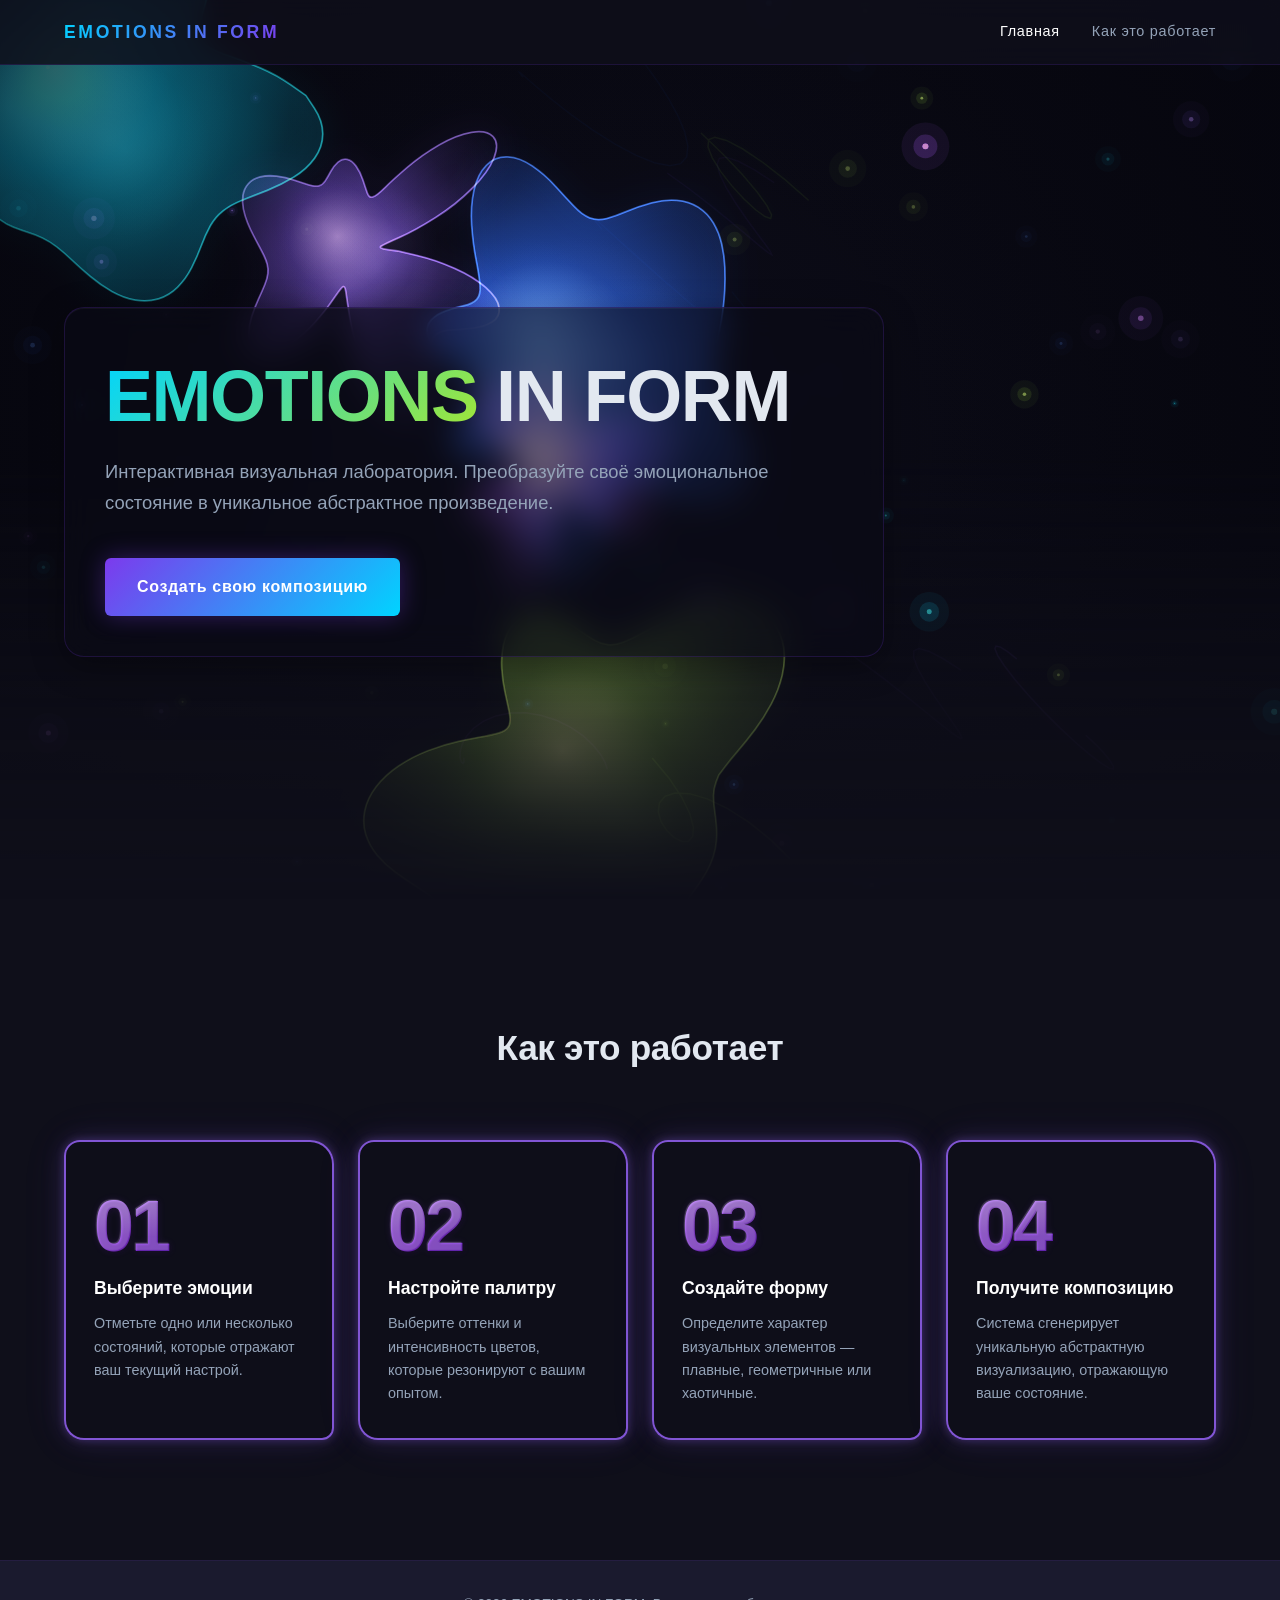
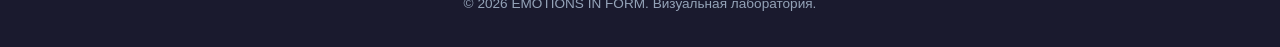
==== commit 563303b3: "Доработка эмоций" ====
--- a/index.html
+++ b/index.html
@@ -3,7 +3,7 @@
 <head>
     <meta charset="UTF-8">
     <meta name="viewport" content="width=device-width, initial-scale=1.0">
-    <title>SOUND OF ME — Визуальная лаборатория</title>
+    <title>EMOTIONS IN FORM — Визуальная лаборатория</title>
     <link rel="stylesheet" href="css/style.css">
 </head>
 <body>
@@ -11,7 +11,7 @@
     <!-- Шапка -->
     <header class="header">
         <div class="container">
-            <a href="#" class="logo">SOUND OF ME</a>
+            <a href="#" class="logo">EMOTIONS IN FORM</a>
             <nav class="nav" id="nav">
                 <a href="#hero">Главная</a>
                 <a href="#how">Как это работает</a>
@@ -32,7 +32,7 @@
             <div class="container">
                 <div class="hero-content">
                     <h1 class="hero-title">
-                        <span class="title-accent">SOUND</span> OF ME
+                        <span class="title-accent">EMOTIONS</span> IN FORM
                     </h1>
                     <p class="hero-subtitle">
                         Интерактивная визуальная лаборатория. Преобразуйте своё эмоциональное состояние в&nbsp;уникальное абстрактное произведение.
@@ -245,10 +245,10 @@
                                     <h3 class="shape-name">Нейронные связи</h3>
                                     <p class="shape-desc">Пересекающиеся линии, узлы, соединения</p>
                                 </div>
-                                <div class="shape-card" data-shape="layers">
-                                    <div class="shape-visual shape-visual--layers"></div>
-                                    <h3 class="shape-name">Многослойность</h3>
-                                    <p class="shape-desc">Полупрозрачные объекты, наслоения</p>
+                                <div class="shape-card" data-shape="symmetry">
+                                    <div class="shape-visual shape-visual--symmetry"></div>
+                                    <h3 class="shape-name">Симметрия</h3>
+                                    <p class="shape-desc">Радиальный орнамент, зеркала, дуги, лучи</p>
                                 </div>
                             </div>
                             <div class="scene-footer">
@@ -271,9 +271,6 @@
                             </div>
                             <div class="result-area">
                                 <canvas class="result-canvas" id="resultCanvas"></canvas>
-                                <div class="result-info">
-                                    <h3 class="result-title" id="resultTitle">Генерация...</h3>
-                                </div>
                                 <div class="result-actions">
                                     <button class="btn btn--secondary" id="btnSaveResult">Сохранить изображение</button>
                                     <button class="btn btn--secondary" id="btnRegenerate">Создать заново</button>
@@ -292,7 +289,7 @@
     <!-- Подвал -->
     <footer class="footer">
         <div class="container">
-            <p class="footer-text">&copy; 2026 SOUND OF ME. Визуальная лаборатория.</p>
+            <p class="footer-text">&copy; 2026 EMOTIONS IN FORM. Визуальная лаборатория.</p>
         </div>
     </footer>
 
--- a/css/style.css
+++ b/css/style.css
@@ -150,15 +150,17 @@
 }
 
 .hero-content {
-    flex: 1;
-    max-width: 560px;
+    align-self: flex-start;
+    width: 820px;
+    max-width: calc(100vw - 48px);
+    box-sizing: border-box;
     z-index: 2;
 
     /* ===== Glassmorphism-подложка ===== */
     display: flex;
     flex-direction: column;
     gap: 0;
-    padding: 44px 40px 40px;
+    padding: 44px 40px 40px 40px;
     border-radius: 20px;
     background: rgba(10, 10, 22, 0.6);
     backdrop-filter: blur(16px);
@@ -192,7 +194,6 @@
     color: var(--color-text-muted);
     line-height: 1.7;
     margin-bottom: 40px;
-    max-width: 480px;
 }
 
 /* ===== Кнопка ===== */
@@ -886,14 +887,34 @@
     background-size: 40px 40px, 100% 100%, 50px 50px, 45px 45px, 100% 100%, 55px 55px, 100% 100%, 100% 100%, 100% 100%, 100% 100%;
 }
 
-/* Многослойность — полупрозрачные круги */
-.shape-visual--layers {
-    background: radial-gradient(circle at 35% 40%, rgba(168, 85, 247, 0.4) 0%, transparent 40%),
-                radial-gradient(circle at 65% 60%, rgba(0, 220, 236, 0.35) 0%, transparent 35%),
-                radial-gradient(circle at 50% 30%, rgba(37, 99, 235, 0.3) 0%, transparent 45%),
-                radial-gradient(circle at 40% 70%, rgba(163, 230, 53, 0.3) 0%, transparent 30%),
-                radial-gradient(circle at 70% 35%, rgba(139, 92, 246, 0.35) 0%, transparent 38%),
-                linear-gradient(135deg, #1a1033 0%, #0d1b2a 100%);
+/* Симметрия — радиальный орнамент */
+.shape-visual--symmetry {
+    background:
+        /* центральное ядро */
+        radial-gradient(circle at 50% 50%, rgba(168, 85, 247, 0.55) 0%, transparent 12%),
+        /* 4 оси симметрии — конические лучи */
+        conic-gradient(from 0deg at 50% 50%,
+            transparent 0deg, rgba(0, 229, 255, 0.2) 1.5deg, transparent 3deg,
+            transparent 90deg, rgba(0, 229, 255, 0.2) 91.5deg, transparent 93deg,
+            transparent 180deg, rgba(0, 229, 255, 0.2) 181.5deg, transparent 183deg,
+            transparent 270deg, rgba(0, 229, 255, 0.2) 271.5deg, transparent 273deg
+        ),
+        /* концентрические дуги */
+        radial-gradient(circle at 50% 50%, transparent 18%, rgba(37, 99, 235, 0.18) 19%, transparent 21%),
+        radial-gradient(circle at 50% 50%, transparent 33%, rgba(37, 99, 235, 0.14) 34%, transparent 36%),
+        radial-gradient(circle at 50% 50%, transparent 48%, rgba(168, 85, 247, 0.14) 49%, transparent 51%),
+        /* орнаментальные лепестки на осях */
+        radial-gradient(ellipse at 50% 30%, rgba(168, 85, 247, 0.35) 0%, transparent 50%),
+        radial-gradient(ellipse at 30% 50%, rgba(0, 229, 255, 0.3) 0%, transparent 50%),
+        radial-gradient(ellipse at 70% 50%, rgba(0, 229, 255, 0.3) 0%, transparent 50%),
+        radial-gradient(ellipse at 50% 70%, rgba(168, 85, 247, 0.35) 0%, transparent 50%),
+        /* точки на пересечениях */
+        radial-gradient(circle at 35% 35%, rgba(255, 255, 255, 0.25) 0%, transparent 4%),
+        radial-gradient(circle at 65% 35%, rgba(255, 255, 255, 0.25) 0%, transparent 4%),
+        radial-gradient(circle at 35% 65%, rgba(255, 255, 255, 0.25) 0%, transparent 4%),
+        radial-gradient(circle at 65% 65%, rgba(255, 255, 255, 0.25) 0%, transparent 4%),
+        /* фон */
+        linear-gradient(135deg, #1a1033 0%, #0d1b2a 100%);
 }
 
 .shape-name {
